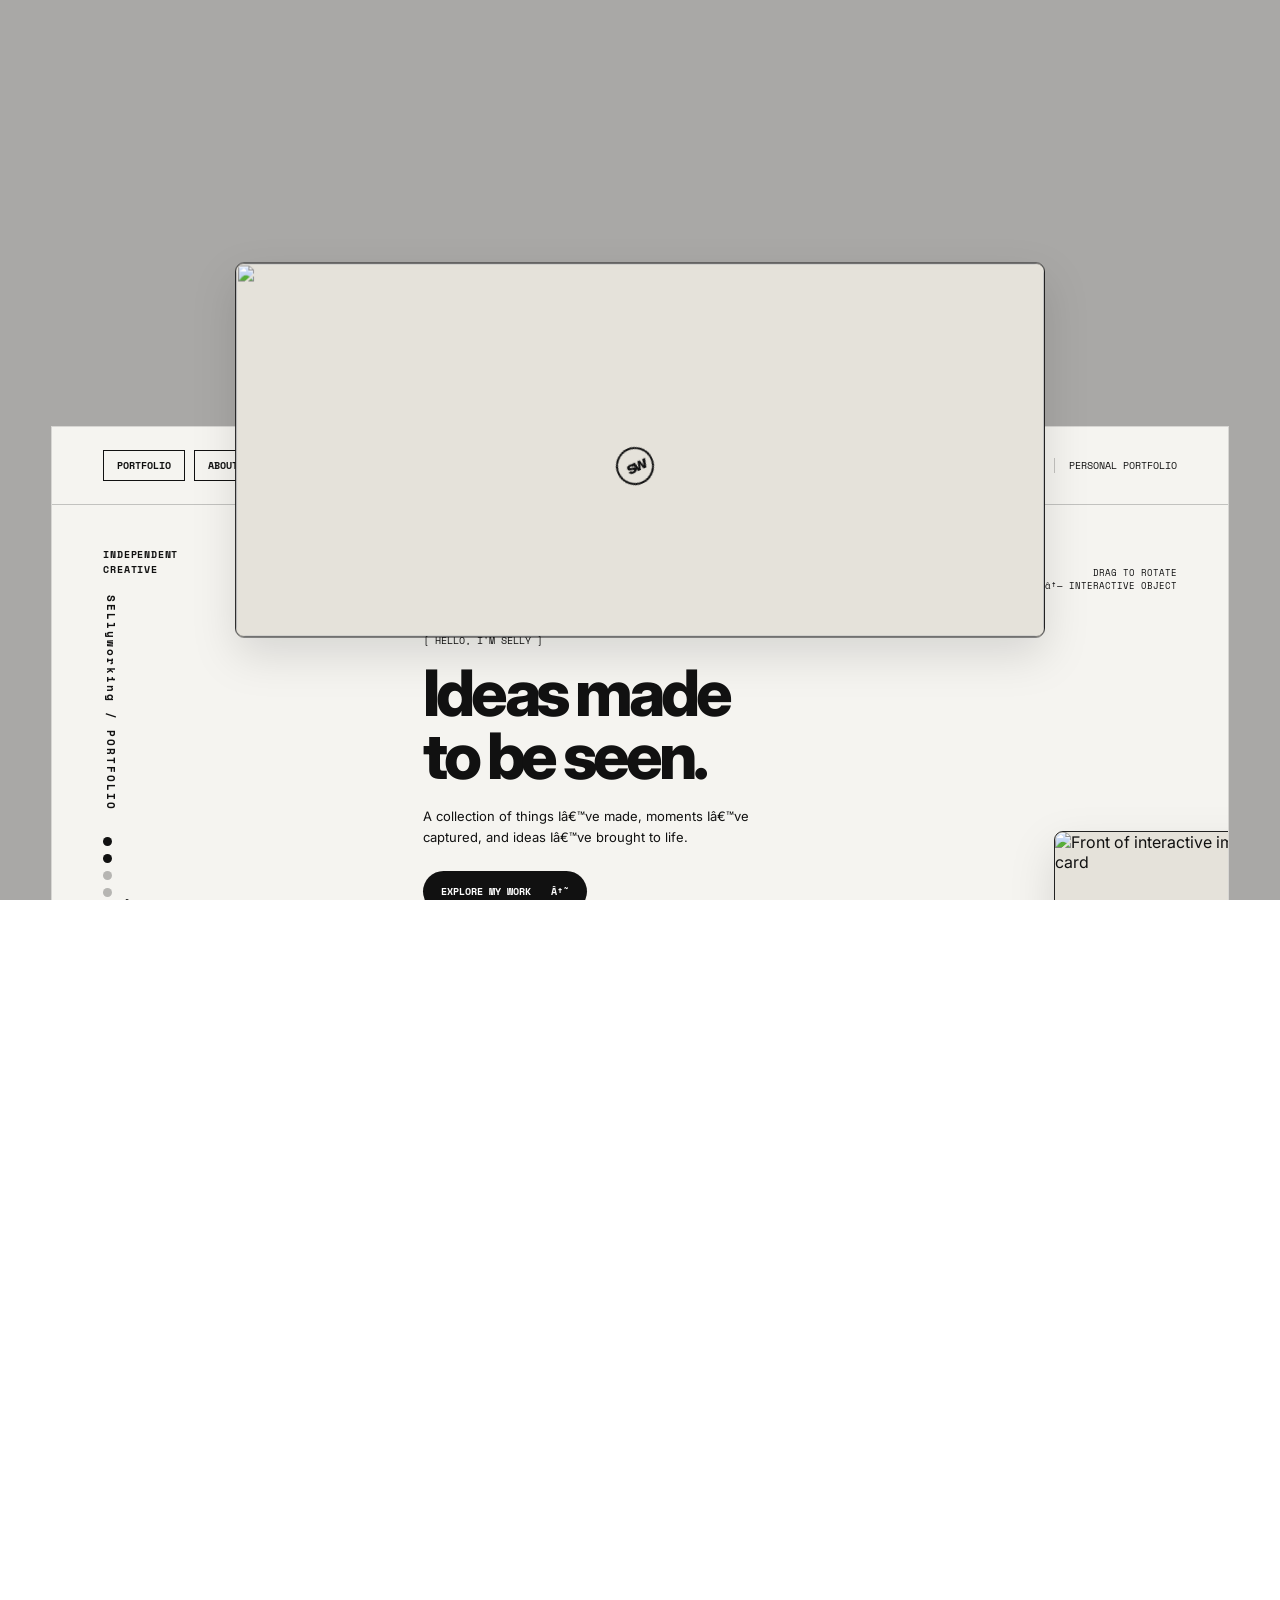
==== index.html @ 42c552cb "Update index.html" ====
<!DOCTYPE html>
<html lang="en">
<head>
<meta charset="UTF-8">
<meta name="viewport" content="width=device-width, initial-scale=1.0">

<title>sellyworking</title>

<style>
* {
  margin: 0;
  padding: 0;
  box-sizing: border-box;
}

html, body {
  width: 100%;
  height: 100%;
  overflow: hidden;
  background: white;
}

body {
  touch-action: none;
  user-select: none;
  -webkit-user-select: none;
}

.card {
  position: absolute;
  left: 50%;
  top: 50%;
  transform-style: preserve-3d;
  transform-origin: center;
  cursor: grab;
  will-change: transform;
}

.card:active {
  cursor: grabbing;
}


.face {
  position: absolute;
  inset: 0;
  border: 2px solid #222;
  border-radius: 12px;
  overflow: hidden;
  backface-visibility: hidden;
  -webkit-backface-visibility: hidden;
}

.face img {
  display: block;
  width: 100%;
  height: 100%;
  object-fit: fill;
  border-radius: 10px;
  pointer-events: none;
  -webkit-user-drag: none;
}

.back {
  transform: rotateY(180deg);
}
</style>
</head>

<body>

<div class="card" id="card">
  <div class="face">
    <img id="front" src="front.png" alt="">
  </div>

  <div class="face back">
    <img id="back" src="back.png" alt="">
  </div>
</div>

<script>
const card = document.getElementById("card");
const front = document.getElementById("front");
const back = document.getElementById("back");

let rotationX = 0;
let rotationY = 0;
let dragging = false;
let lastX = 0;
let lastY = 0;

function sizeCard() {
  const width = front.naturalWidth || 900;
  const height = front.naturalHeight || 500;

  // Smaller card with its original proportions preserved
  const scale = Math.min(
    0.75,
    window.innerWidth * 0.75 / width,
    window.innerHeight * 0.75 / height
  );

  card.style.width = `${width * scale * 1.2}px`;
card.style.height = `${height * scale}px`;

  updateCard();
}

function updateCard() {
  card.style.transform =
    `translate(-50%, -50%) rotateX(${rotationX}deg) rotateY(${rotationY}deg)`;
}

front.addEventListener("load", sizeCard);
back.addEventListener("load", sizeCard);
window.addEventListener("resize", sizeCard);

if (front.complete && front.naturalWidth) {
  sizeCard();
}

card.addEventListener("pointerdown", (e) => {
  dragging = true;
  lastX = e.clientX;
  lastY = e.clientY;

  card.setPointerCapture(e.pointerId);
});

card.addEventListener("pointermove", (e) => {
  if (!dragging) return;

  const dx = e.clientX - lastX;
  const dy = e.clientY - lastY;

  // Rotate without moving the card's position
  rotationY += dx * 0.6;
  rotationX -= dy * 0.6;

  lastX = e.clientX;
  lastY = e.clientY;

  updateCard();
});

function stopDragging() {
  dragging = false;
}

card.addEventListener("pointerup", stopDragging);
card.addEventListener("pointercancel", stopDragging);
</script>

  <!DOCTYPE html>
<html lang="en">
<head>
  <meta charset="UTF-8">
  <meta name="viewport" content="width=device-width, initial-scale=1.0">
  <meta name="theme-color" content="#f5f4f0">
  <title>sellyworking â€” Portfolio</title>
  <style>
    @import url('https://fonts.googleapis.com/css2?family=Space+Mono:wght@400;700&family=Inter:wght@400;500;600;700;800&display=swap');

    :root {
      --paper: #f5f4f0;
      --ink: #111;
      --muted: #77756f;
      --line: rgba(17,17,17,.22);
      --gutter: clamp(18px, 4vw, 58px);
    }
    * { box-sizing: border-box; margin: 0; padding: 0; }
    html { scroll-behavior: smooth; }
    body {
      background: #a9a8a6;
      color: var(--ink);
      font-family: Inter, Arial, sans-serif;
      padding: clamp(12px, 4vw, 52px);
    }
    a { color: inherit; text-decoration: none; }
    button { font: inherit; }
    .site-shell {
      width: min(1440px, 100%);
      margin: 0 auto;
      background: var(--paper);
      overflow: hidden;
      border: 1px solid rgba(0,0,0,.12);
    }
    .topbar {
      min-height: 78px;
      padding: 18px var(--gutter);
      display: flex;
      align-items: center;
      justify-content: space-between;
      gap: 20px;
      border-bottom: 1px solid var(--line);
    }
    .nav-links { display: flex; gap: 9px; flex-wrap: wrap; }
    .nav-links a, .outline-button {
      border: 1px solid var(--ink);
      padding: 9px 13px;
      font: 700 10px/1.1 "Space Mono", monospace;
      text-transform: uppercase;
      background: transparent;
      transition: background .2s, color .2s;
    }
    .nav-links a:hover, .outline-button:hover { background: var(--ink); color: white; }
    .brand-mark {
      width: 38px; height: 38px; border: 2px solid var(--ink);
      border-radius: 50%; display: grid; place-items: center;
      font-weight: 800; font-size: 17px; letter-spacing: -3px;
      transform: rotate(-25deg);
    }
    .top-note {
      font: 10px "Space Mono", monospace;
      display: flex; align-items: center; gap: 14px;
      text-transform: uppercase;
    }
    .top-note span { border-left: 1px solid var(--line); padding-left: 14px; }
    .hero {
      min-height: 600px;
      padding: 30px var(--gutter) 38px;
      position: relative;
      display: grid;
      grid-template-columns: minmax(180px, .8fr) minmax(260px, 1.3fr) minmax(150px, .65fr);
      align-items: center;
      gap: 18px;
    }
    .hero-side { align-self: stretch; display: flex; flex-direction: column; justify-content: space-between; padding: 12px 0; z-index: 2; }
    .eyebrow { font: 700 10px "Space Mono", monospace; text-transform: uppercase; letter-spacing: .08em; }
    .vertical-label { writing-mode: vertical-rl; font: 700 11px "Space Mono", monospace; letter-spacing: .18em; margin-top: 18px; }
    .dot-stack { display: flex; flex-direction: column; gap: 8px; margin-top: 26px; }
    .dot-stack i { width: 9px; height: 9px; border-radius: 50%; background: var(--ink); }
    .dot-stack i:nth-child(n+3) { opacity: .28; }
    .hero-copy { align-self: end; padding-bottom: 12px; z-index: 2; }
    .micro-label { font: 10px "Space Mono", monospace; margin-bottom: 14px; }
    h1 {
      font-size: clamp(35px, 5vw, 76px);
      line-height: .98; letter-spacing: -.065em; font-weight: 800;
      max-width: 560px;
    }
    .hero-copy p { margin-top: 18px; max-width: 340px; font-size: 13px; line-height: 1.65; }
    .cta {
      display: inline-flex; align-items: center; gap: 20px;
      margin-top: 22px; background: var(--ink); color: white;
      padding: 13px 18px; border-radius: 30px;
      font: 700 10px "Space Mono", monospace; text-transform: uppercase;
    }
    .cta:hover { background: #444; }
    .card-stage {
      min-height: 340px; position: relative; display: grid; place-items: center;
      perspective: 1100px; touch-action: pan-y;
    }
    .card-hint { position: absolute; top: 2%; right: 0; font: 9px "Space Mono", monospace; text-align: right; }
    .card {
      position: relative; width: min(100%, 300px); aspect-ratio: 1.8 / 1;
      transform-style: preserve-3d; cursor: grab; will-change: transform;
      filter: drop-shadow(0 18px 22px rgba(0,0,0,.12));
    }
    .card:active { cursor: grabbing; }
    .face {
      position: absolute; inset: 0; overflow: hidden;
      border: 1.5px solid #222; border-radius: 9px;
      backface-visibility: hidden; -webkit-backface-visibility: hidden;
      background: #e5e2da;
    }
    .face img { width: 100%; height: 100%; display: block; object-fit: cover; pointer-events: none; user-select: none; }
    .back { transform: rotateY(180deg); }
    .card-caption {
      position: absolute; left: 0; bottom: -31px; width: 100%;
      display: flex; justify-content: space-between; font: 9px "Space Mono", monospace;
    }
    .hero-right { align-self: stretch; padding: 24px 0 12px; display: flex; flex-direction: column; justify-content: space-between; gap: 25px; }
    .side-copy { font-size: 11px; line-height: 1.5; max-width: 170px; }
    .size-list { display: flex; flex-direction: column; gap: 7px; align-items: flex-end; font: 10px "Space Mono", monospace; }
    .size-list span { border: 1px solid var(--line); width: 28px; height: 28px; border-radius: 50%; display: grid; place-items: center; }
    .hero-foot { border-top: 1px solid var(--line); padding: 12px var(--gutter); display: flex; justify-content: space-between; gap: 16px; font: 9px "Space Mono", monospace; text-transform: uppercase; }
    .section { padding: 62px var(--gutter) 70px; border-top: 1px solid var(--line); }
    .section-heading {
      display: flex; justify-content: space-between; align-items: end; gap: 20px;
      margin-bottom: 27px;
    }
    .section-heading h2 { font-size: clamp(28px, 4vw, 48px); letter-spacing: -.055em; line-height: 1; }
    .section-heading p { max-width: 260px; font: 10px/1.6 "Space Mono", monospace; color: var(--muted); }
    .portfolio-grid {
      display: grid; grid-template-columns: repeat(3, minmax(0, 1fr)); gap: 14px;
    }
    .work-card { min-width: 0; }
    .work-image {
      aspect-ratio: 4 / 3; background: #e4e1da; overflow: hidden;
      border: 1px solid var(--line); position: relative;
    }
    .work-image img { width: 100%; height: 100%; object-fit: cover; display: block; transition: transform .45s ease; }
    .work-card:hover .work-image img { transform: scale(1.04); }
    .work-index {
      position: absolute; top: 10px; left: 10px; z-index: 1;
      background: var(--paper); border: 1px solid var(--line);
      padding: 6px 8px; font: 9px "Space Mono", monospace;
    }
    .work-meta { display: flex; justify-content: space-between; gap: 12px; padding: 12px 1px 0; }
    .work-meta h3 { font-size: 14px; font-weight: 700; }
    .work-meta p { margin-top: 5px; font: 9px "Space Mono", monospace; color: var(--muted); }
    .work-arrow { font-size: 19px; }
    .about-row { display: grid; grid-template-columns: 1fr 1fr; gap: 30px; align-items: start; }
    .about-row h2 { font-size: clamp(27px, 4vw, 44px); line-height: 1.02; letter-spacing: -.05em; max-width: 460px; }
    .about-row p { font-size: 13px; line-height: 1.8; max-width: 500px; }
    .contact-strip { background: var(--ink); color: var(--paper); padding: 27px var(--gutter); display: flex; justify-content: space-between; align-items: center; gap: 20px; }
    .contact-strip h2 { font-size: clamp(22px, 3vw, 36px); letter-spacing: -.05em; }
    .contact-strip a { border: 1px solid rgba(255,255,255,.65); border-radius: 30px; padding: 12px 17px; font: 10px "Space Mono", monospace; white-space: nowrap; }
    footer { padding: 16px var(--gutter); display: flex; justify-content: space-between; gap: 15px; font: 9px "Space Mono", monospace; text-transform: uppercase; }
    @media (min-width: 1100px) {
      .card { width: min(100%, 330px); }
      .hero { min-height: 650px; }
    }
    @media (max-width: 760px) {
      body { padding: 0; }
      .topbar { align-items: flex-start; }
      .brand-mark { display: none; }
      .top-note { flex-direction: column; align-items: flex-end; gap: 5px; }
      .top-note span { border: 0; padding: 0; }
      .hero { grid-template-columns: 42px minmax(0, 1fr); min-height: auto; gap: 12px; padding-top: 20px; }
      .hero-side { grid-row: 1 / span 2; }
      .hero-copy { grid-column: 2; grid-row: 1; align-self: end; padding: 20px 0 0; }
      .card-stage { grid-column: 2; grid-row: 2; min-height: 270px; margin: 0 0 15px; }
      .card { width: min(80%, 280px); }
      .hero-right { display: none; }
      .hero-foot span:last-child { text-align: right; }
      .section { padding-top: 45px; padding-bottom: 48px; }
      .portfolio-grid { grid-template-columns: repeat(2, minmax(0, 1fr)); gap: 20px 11px; }
      .section-heading { align-items: flex-start; flex-direction: column; }
      .about-row { grid-template-columns: 1fr; gap: 18px; }
    }
    @media (max-width: 430px) {
      .topbar { padding: 14px; }
      .nav-links { gap: 5px; }
      .nav-links a { padding: 8px; font-size: 9px; }
      .top-note { font-size: 8px; }
      .hero { padding-left: 16px; padding-right: 16px; }
      .portfolio-grid { grid-template-columns: 1fr; }
      .work-image { aspect-ratio: 5 / 3; }
      footer { flex-direction: column; }
    }
  </style>
</head>
<body>
  <main class="site-shell">
    <header class="topbar">
      <nav class="nav-links" aria-label="Main navigation">
        <a href="#portfolio">Portfolio</a>
        <a href="#about">About me</a>
        <a href="#contact">Contact</a>
      </nav>
      <a class="brand-mark" href="#home" aria-label="Back to top">sw</a>
      <div class="top-note"><strong>SELECTED WORK / 2026</strong><span>Personal portfolio</span></div>
    </header>

    <section class="hero" id="home">
      <aside class="hero-side" aria-hidden="true">
        <div>
          <div class="eyebrow">Independent<br>creative</div>
          <div class="vertical-label">SELlyworking / PORTFOLIO</div>
          <div class="dot-stack"><i></i><i></i><i></i><i></i></div>
        </div>
        <div class="eyebrow">01 â€” 04</div>
      </aside>

      <div class="hero-copy">
        <div class="micro-label">[ HELLO, I'M SELLY ]</div>
        <h1>Ideas made<br>to be seen.</h1>
        <p>A collection of things Iâ€™ve made, moments Iâ€™ve captured, and ideas Iâ€™ve brought to life.</p>
        <a class="cta" href="#portfolio">Explore my work <span>â†˜</span></a>
      </div>

      <div class="card-stage">
        <div class="card-hint">DRAG TO ROTATE<br>â†— INTERACTIVE OBJECT</div>
        <div class="card" id="card" aria-label="Interactive rotating image card">
          <div class="face"><img id="front" src="front.png" alt="Front of interactive image card"></div>
          <div class="face back"><img id="back" src="back.png" alt="Back of interactive image card"></div>
          <div class="card-caption"><span>OBJECT 001</span><span>ROTATE / EXPLORE</span></div>
        </div>
      </div>

      <aside class="hero-right">
        <p class="side-copy"><strong>Curiosity first.</strong><br>Personal projects, visual experiments, and creative work â€” collected in one place.</p>
        <div class="size-list" aria-label="Portfolio categories"><span>01</span><span>02</span><span>03</span><span>04</span></div>
        <p class="side-copy">A little archive of what I love making.</p>
      </aside>
    </section>

    <div class="hero-foot"><span>VISUAL JOURNAL / SELECTED PIECES</span><span>SCROLL TO DISCOVER â†“</span></div>

    <section class="section" id="portfolio">
      <div class="section-heading">
        <div><div class="micro-label">[ THE COLLECTION ]</div><h2>Selected work.</h2></div>
        <p>Replace these sample images and captions with your own projects, photos, designs, or artwork.</p>
      </div>
      <div class="portfolio-grid">
        <!-- To add work: duplicate a .work-card block and update its image, title, and category. -->
        <article class="work-card">
          <a href="#" class="work-link" aria-label="Project one">
            <div class="work-image"><span class="work-index">NO. 01</span><img src="portfolio-1.jpg" alt="Project one preview" loading="lazy"></div>
            <div class="work-meta"><div><h3>Project title</h3><p>PHOTOGRAPHY / 2026</p></div><span class="work-arrow">â†—</span></div>
          </a>
        </article>
        <article class="work-card">
          <a href="#" class="work-link" aria-label="Project two">
            <div class="work-image"><span class="work-index">NO. 02</span><img src="portfolio-2.jpg" alt="Project two preview" loading="lazy"></div>
            <div class="work-meta"><div><h3>Project title</h3><p>DESIGN / 2026</p></div><span class="work-arrow">â†—</span></div>
          </a>
        </article>
        <article class="work-card">
          <a href="#" class="work-link" aria-label="Project three">
            <div class="work-image"><span class="work-index">NO. 03</span><img src="portfolio-3.jpg" alt="Project three preview" loading="lazy"></div>
            <div class="work-meta"><div><h3>Project title</h3><p>CREATIVE / 2026</p></div><span class="work-arrow">â†—</span></div>
          </a>
        </article>
        <article class="work-card">
          <a href="#" class="work-link" aria-label="Project four">
            <div class="work-image"><span class="work-index">NO. 04</span><img src="portfolio-4.jpg" alt="Project four preview" loading="lazy"></div>
            <div class="work-meta"><div><h3>Project title</h3><p>ART DIRECTION / 2026</p></div><span class="work-arrow">â†—</span></div>
          </a>
        </article>
        <article class="work-card">
          <a href="#" class="work-link" aria-label="Project five">
            <div class="work-image"><span class="work-index">NO. 05</span><img src="portfolio-5.jpg" alt="Project five preview" loading="lazy"></div>
            <div class="work-meta"><div><h3>Project title</h3><p>PERSONAL / 2026</p></div><span class="work-arrow">â†—</span></div>
          </a>
        </article>
        <article class="work-card">
          <a href="#" class="work-link" aria-label="Project six">
            <div class="work-image"><span class="work-index">NO. 06</span><img src="portfolio-6.jpg" alt="Project six preview" loading="lazy"></div>
            <div class="work-meta"><div><h3>Project title</h3><p>EXPERIMENT / 2026</p></div><span class="work-arrow">â†—</span></div>
          </a>
        </article>
      </div>
    </section>

    <section class="section" id="about">
      <div class="about-row">
        <div><div class="micro-label">[ A LITTLE ABOUT ME ]</div><h2>Making things with intention.</h2></div>
        <p>Hi, Iâ€™m Selly. This is my space to share the projects, images, and ideas Iâ€™m proud of. Update this paragraph with a short introduction about yourself, what you do, and the kind of work you enjoy creating.</p>
      </div>
    </section>

    <section class="contact-strip" id="contact">
      <h2>Have something in mind?</h2>
      <a href="mailto:hello@example.com">LET'S TALK â†—</a>
    </section>
    <footer><span>Â© 2026 SELLYWORKING</span><span>MADE WITH CURIOSITY</span><a href="#home">BACK TO TOP â†‘</a></footer>
  </main>

  <script>
    const card = document.getElementById("card");
    const front = document.getElementById("front");
    const back = document.getElementById("back");
    let rotationX = -4, rotationY = -12, dragging = false, lastX = 0, lastY = 0;

    function sizeCard() {
      // Compact card that scales down on small screens.
      const maxWidth = window.innerWidth < 760 ? 280 : 330;
      card.style.width = `${Math.min(maxWidth, card.parentElement.clientWidth * 0.9)}px`;
      updateCard();
    }
    function updateCard() {
      card.style.transform = `rotateX(${rotationX}deg) rotateY(${rotationY}deg)`;
    }
    window.addEventListener("resize", sizeCard);
    front.addEventListener("load", sizeCard);
    back.addEventListener("load", sizeCard);
    sizeCard();

    card.addEventListener("pointerdown", (event) => {
      dragging = true; lastX = event.clientX; lastY = event.clientY;
      card.setPointerCapture(event.pointerId);
    });
    card.addEventListener("pointermove", (event) => {
      if (!dragging) return;
      rotationY += (event.clientX - lastX) * 0.6;
      rotationX -= (event.clientY - lastY) * 0.6;
      lastX = event.clientX; lastY = event.clientY;
      updateCard();
    });
    function stopDragging() { dragging = false; }
    card.addEventListener("pointerup", stopDragging);
    card.addEventListener("pointercancel", stopDragging);

    // Prevent placeholder links from jumping to the top until you add real project URLs.
    document.querySelectorAll(".work-link").forEach(link => {
      link.addEventListener("click", event => {
        if (link.getAttribute("href") === "#") event.preventDefault();
      });
    });
  </script>
</body>
</html>



</body>
</html>
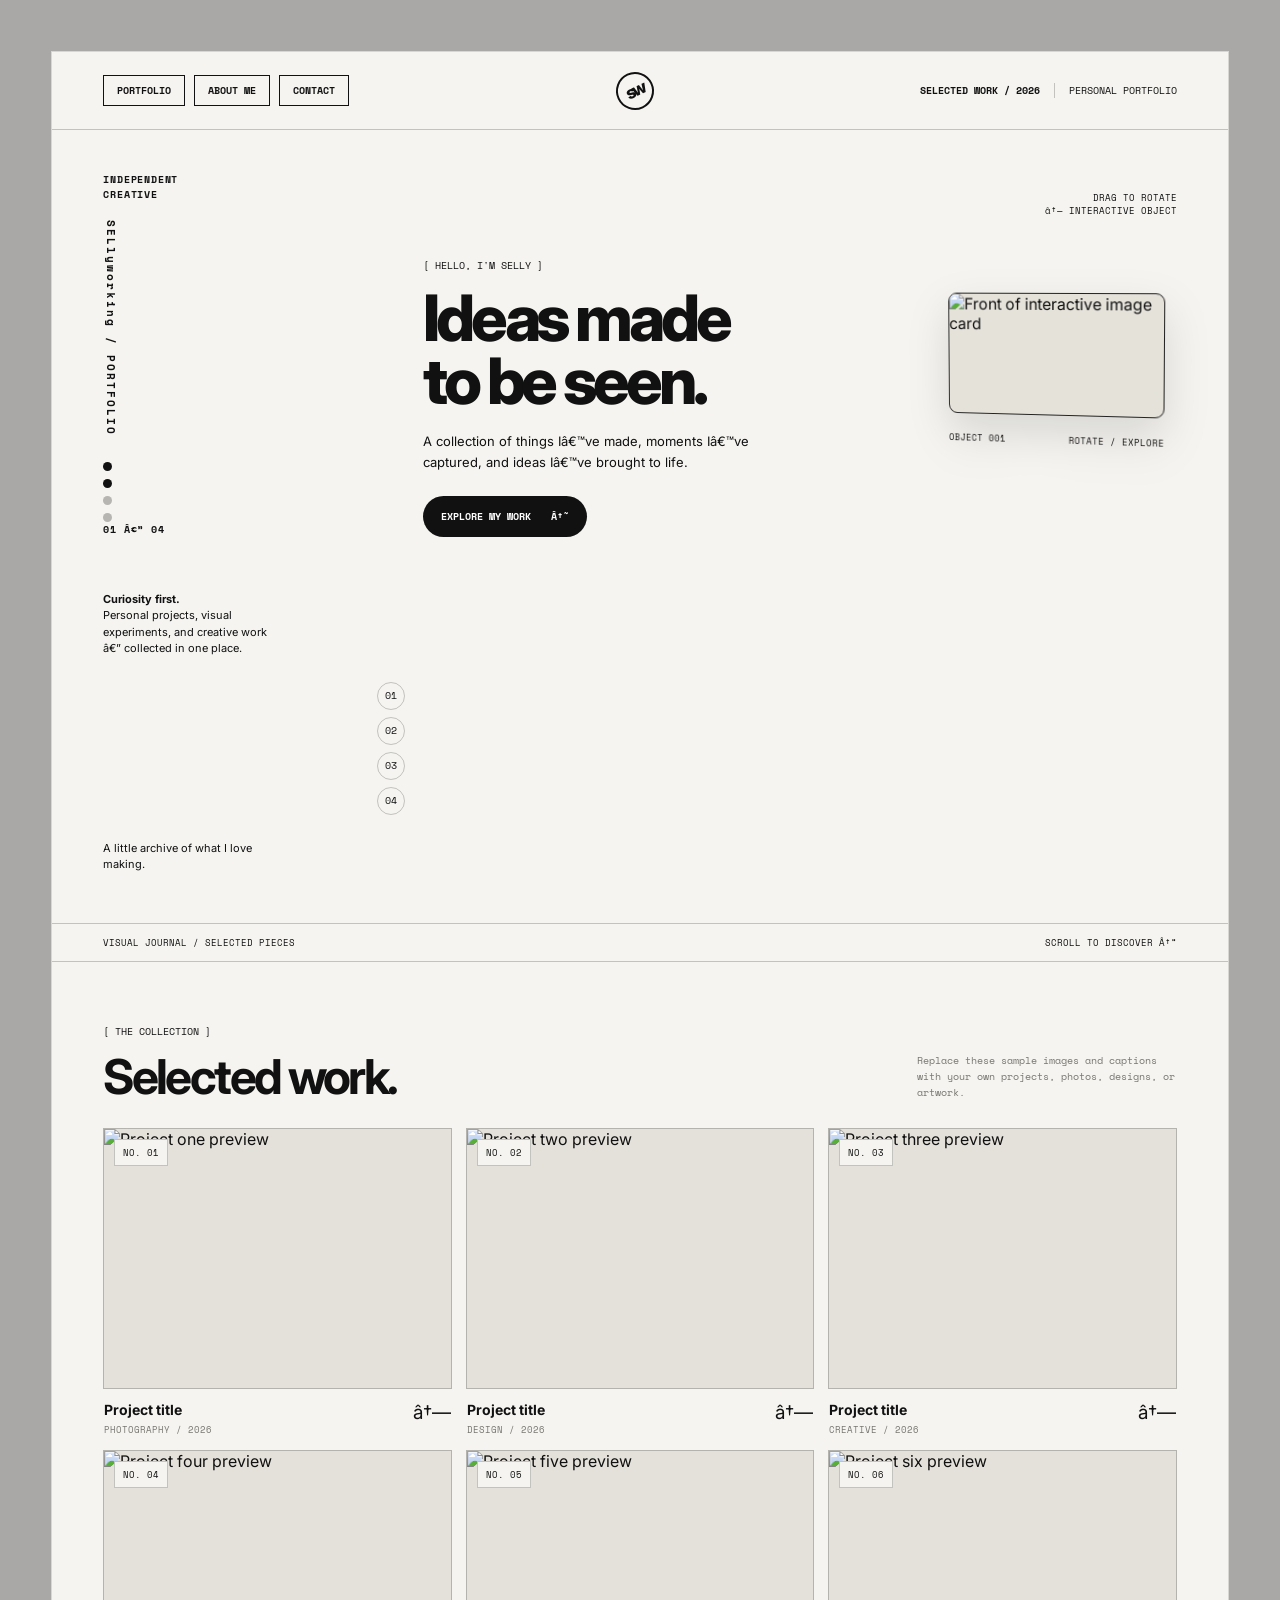
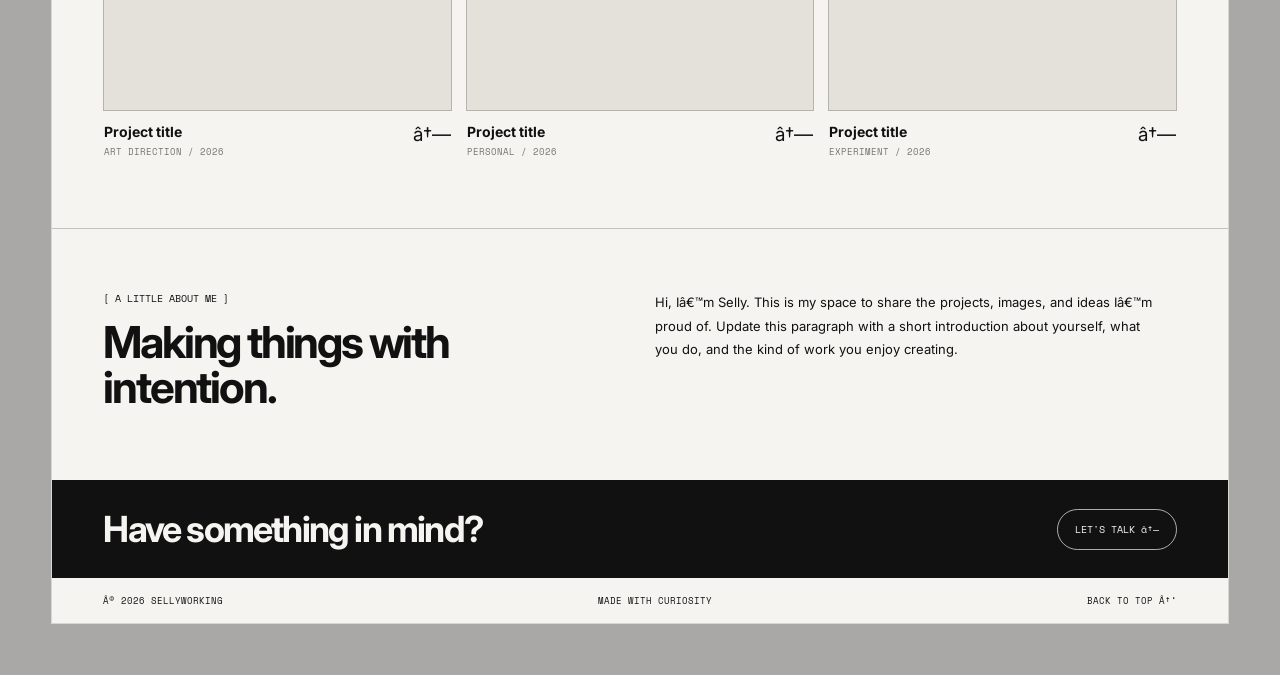
==== commit ed0b5c13: "Update index.html" ====
--- a/index.html
+++ b/index.html
@@ -1,159 +1,4 @@
-
 <!DOCTYPE html>
-<html lang="en">
-<head>
-<meta charset="UTF-8">
-<meta name="viewport" content="width=device-width, initial-scale=1.0">
-
-<title>sellyworking</title>
-
-<style>
-* {
-  margin: 0;
-  padding: 0;
-  box-sizing: border-box;
-}
-
-html, body {
-  width: 100%;
-  height: 100%;
-  overflow: hidden;
-  background: white;
-}
-
-body {
-  touch-action: none;
-  user-select: none;
-  -webkit-user-select: none;
-}
-
-.card {
-  position: absolute;
-  left: 50%;
-  top: 50%;
-  transform-style: preserve-3d;
-  transform-origin: center;
-  cursor: grab;
-  will-change: transform;
-}
-
-.card:active {
-  cursor: grabbing;
-}
-
-
-.face {
-  position: absolute;
-  inset: 0;
-  border: 2px solid #222;
-  border-radius: 12px;
-  overflow: hidden;
-  backface-visibility: hidden;
-  -webkit-backface-visibility: hidden;
-}
-
-.face img {
-  display: block;
-  width: 100%;
-  height: 100%;
-  object-fit: fill;
-  border-radius: 10px;
-  pointer-events: none;
-  -webkit-user-drag: none;
-}
-
-.back {
-  transform: rotateY(180deg);
-}
-</style>
-</head>
-
-<body>
-
-<div class="card" id="card">
-  <div class="face">
-    <img id="front" src="front.png" alt="">
-  </div>
-
-  <div class="face back">
-    <img id="back" src="back.png" alt="">
-  </div>
-</div>
-
-<script>
-const card = document.getElementById("card");
-const front = document.getElementById("front");
-const back = document.getElementById("back");
-
-let rotationX = 0;
-let rotationY = 0;
-let dragging = false;
-let lastX = 0;
-let lastY = 0;
-
-function sizeCard() {
-  const width = front.naturalWidth || 900;
-  const height = front.naturalHeight || 500;
-
-  // Smaller card with its original proportions preserved
-  const scale = Math.min(
-    0.75,
-    window.innerWidth * 0.75 / width,
-    window.innerHeight * 0.75 / height
-  );
-
-  card.style.width = `${width * scale * 1.2}px`;
-card.style.height = `${height * scale}px`;
-
-  updateCard();
-}
-
-function updateCard() {
-  card.style.transform =
-    `translate(-50%, -50%) rotateX(${rotationX}deg) rotateY(${rotationY}deg)`;
-}
-
-front.addEventListener("load", sizeCard);
-back.addEventListener("load", sizeCard);
-window.addEventListener("resize", sizeCard);
-
-if (front.complete && front.naturalWidth) {
-  sizeCard();
-}
-
-card.addEventListener("pointerdown", (e) => {
-  dragging = true;
-  lastX = e.clientX;
-  lastY = e.clientY;
-
-  card.setPointerCapture(e.pointerId);
-});
-
-card.addEventListener("pointermove", (e) => {
-  if (!dragging) return;
-
-  const dx = e.clientX - lastX;
-  const dy = e.clientY - lastY;
-
-  // Rotate without moving the card's position
-  rotationY += dx * 0.6;
-  rotationX -= dy * 0.6;
-
-  lastX = e.clientX;
-  lastY = e.clientY;
-
-  updateCard();
-});
-
-function stopDragging() {
-  dragging = false;
-}
-
-card.addEventListener("pointerup", stopDragging);
-card.addEventListener("pointercancel", stopDragging);
-</script>
-
-  <!DOCTYPE html>
 <html lang="en">
 <head>
   <meta charset="UTF-8">
@@ -495,7 +340,3 @@
 </body>
 </html>
 
-
-
-</body>
-</html>
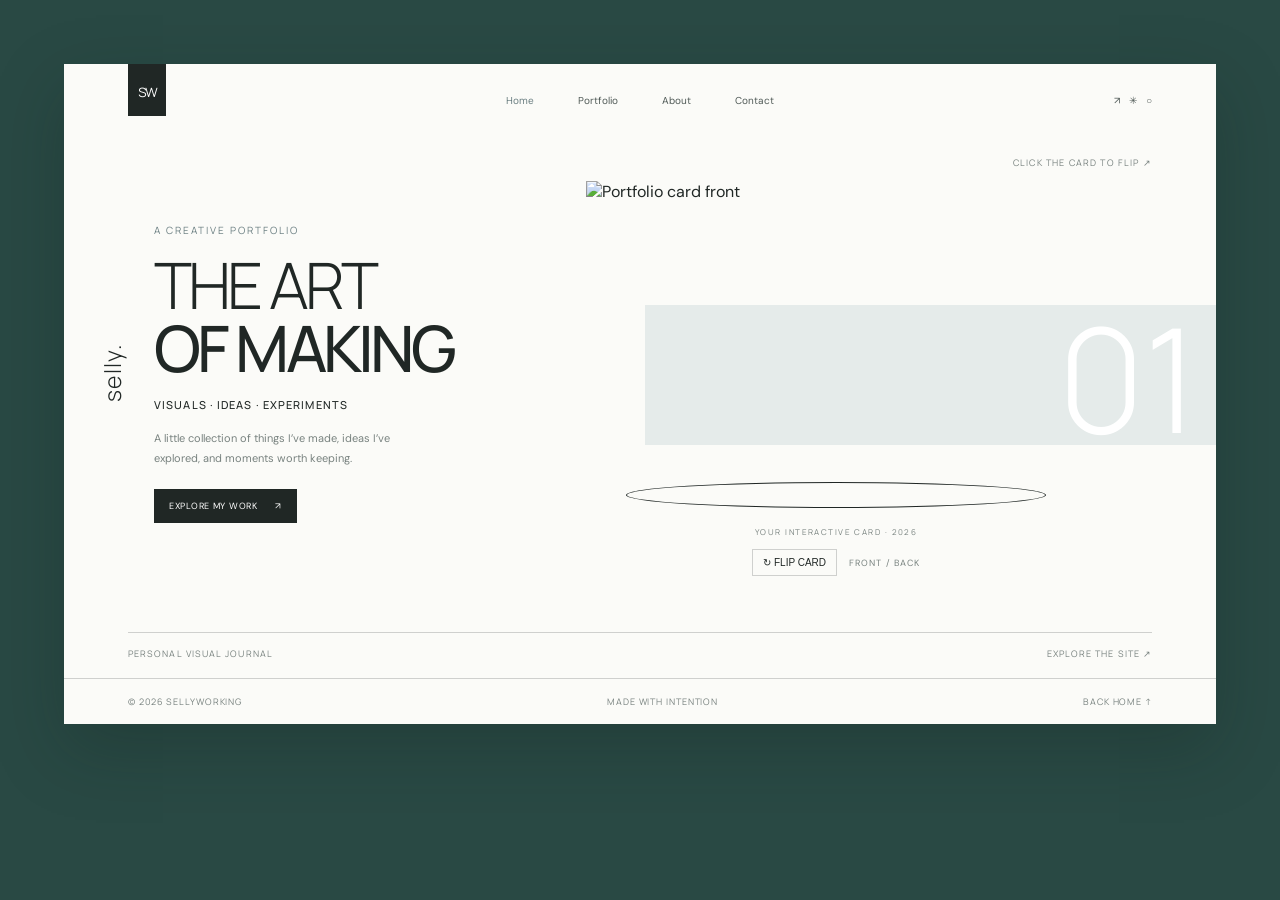
==== commit 71ef003f: "Update index.html" ====
--- a/index.html
+++ b/index.html
@@ -1,342 +1,53 @@
-<!DOCTYPE html>
-<html lang="en">
-<head>
-  <meta charset="UTF-8">
-  <meta name="viewport" content="width=device-width, initial-scale=1.0">
-  <meta name="theme-color" content="#f5f4f0">
-  <title>sellyworking â€” Portfolio</title>
-  <style>
-    @import url('https://fonts.googleapis.com/css2?family=Space+Mono:wght@400;700&family=Inter:wght@400;500;600;700;800&display=swap');
-
-    :root {
-      --paper: #f5f4f0;
-      --ink: #111;
-      --muted: #77756f;
-      --line: rgba(17,17,17,.22);
-      --gutter: clamp(18px, 4vw, 58px);
-    }
-    * { box-sizing: border-box; margin: 0; padding: 0; }
-    html { scroll-behavior: smooth; }
-    body {
-      background: #a9a8a6;
-      color: var(--ink);
-      font-family: Inter, Arial, sans-serif;
-      padding: clamp(12px, 4vw, 52px);
-    }
-    a { color: inherit; text-decoration: none; }
-    button { font: inherit; }
-    .site-shell {
-      width: min(1440px, 100%);
-      margin: 0 auto;
-      background: var(--paper);
-      overflow: hidden;
-      border: 1px solid rgba(0,0,0,.12);
-    }
-    .topbar {
-      min-height: 78px;
-      padding: 18px var(--gutter);
-      display: flex;
-      align-items: center;
-      justify-content: space-between;
-      gap: 20px;
-      border-bottom: 1px solid var(--line);
-    }
-    .nav-links { display: flex; gap: 9px; flex-wrap: wrap; }
-    .nav-links a, .outline-button {
-      border: 1px solid var(--ink);
-      padding: 9px 13px;
-      font: 700 10px/1.1 "Space Mono", monospace;
-      text-transform: uppercase;
-      background: transparent;
-      transition: background .2s, color .2s;
-    }
-    .nav-links a:hover, .outline-button:hover { background: var(--ink); color: white; }
-    .brand-mark {
-      width: 38px; height: 38px; border: 2px solid var(--ink);
-      border-radius: 50%; display: grid; place-items: center;
-      font-weight: 800; font-size: 17px; letter-spacing: -3px;
-      transform: rotate(-25deg);
-    }
-    .top-note {
-      font: 10px "Space Mono", monospace;
-      display: flex; align-items: center; gap: 14px;
-      text-transform: uppercase;
-    }
-    .top-note span { border-left: 1px solid var(--line); padding-left: 14px; }
-    .hero {
-      min-height: 600px;
-      padding: 30px var(--gutter) 38px;
-      position: relative;
-      display: grid;
-      grid-template-columns: minmax(180px, .8fr) minmax(260px, 1.3fr) minmax(150px, .65fr);
-      align-items: center;
-      gap: 18px;
-    }
-    .hero-side { align-self: stretch; display: flex; flex-direction: column; justify-content: space-between; padding: 12px 0; z-index: 2; }
-    .eyebrow { font: 700 10px "Space Mono", monospace; text-transform: uppercase; letter-spacing: .08em; }
-    .vertical-label { writing-mode: vertical-rl; font: 700 11px "Space Mono", monospace; letter-spacing: .18em; margin-top: 18px; }
-    .dot-stack { display: flex; flex-direction: column; gap: 8px; margin-top: 26px; }
-    .dot-stack i { width: 9px; height: 9px; border-radius: 50%; background: var(--ink); }
-    .dot-stack i:nth-child(n+3) { opacity: .28; }
-    .hero-copy { align-self: end; padding-bottom: 12px; z-index: 2; }
-    .micro-label { font: 10px "Space Mono", monospace; margin-bottom: 14px; }
-    h1 {
-      font-size: clamp(35px, 5vw, 76px);
-      line-height: .98; letter-spacing: -.065em; font-weight: 800;
-      max-width: 560px;
-    }
-    .hero-copy p { margin-top: 18px; max-width: 340px; font-size: 13px; line-height: 1.65; }
-    .cta {
-      display: inline-flex; align-items: center; gap: 20px;
-      margin-top: 22px; background: var(--ink); color: white;
-      padding: 13px 18px; border-radius: 30px;
-      font: 700 10px "Space Mono", monospace; text-transform: uppercase;
-    }
-    .cta:hover { background: #444; }
-    .card-stage {
-      min-height: 340px; position: relative; display: grid; place-items: center;
-      perspective: 1100px; touch-action: pan-y;
-    }
-    .card-hint { position: absolute; top: 2%; right: 0; font: 9px "Space Mono", monospace; text-align: right; }
-    .card {
-      position: relative; width: min(100%, 300px); aspect-ratio: 1.8 / 1;
-      transform-style: preserve-3d; cursor: grab; will-change: transform;
-      filter: drop-shadow(0 18px 22px rgba(0,0,0,.12));
-    }
-    .card:active { cursor: grabbing; }
-    .face {
-      position: absolute; inset: 0; overflow: hidden;
-      border: 1.5px solid #222; border-radius: 9px;
-      backface-visibility: hidden; -webkit-backface-visibility: hidden;
-      background: #e5e2da;
-    }
-    .face img { width: 100%; height: 100%; display: block; object-fit: cover; pointer-events: none; user-select: none; }
-    .back { transform: rotateY(180deg); }
-    .card-caption {
-      position: absolute; left: 0; bottom: -31px; width: 100%;
-      display: flex; justify-content: space-between; font: 9px "Space Mono", monospace;
-    }
-    .hero-right { align-self: stretch; padding: 24px 0 12px; display: flex; flex-direction: column; justify-content: space-between; gap: 25px; }
-    .side-copy { font-size: 11px; line-height: 1.5; max-width: 170px; }
-    .size-list { display: flex; flex-direction: column; gap: 7px; align-items: flex-end; font: 10px "Space Mono", monospace; }
-    .size-list span { border: 1px solid var(--line); width: 28px; height: 28px; border-radius: 50%; display: grid; place-items: center; }
-    .hero-foot { border-top: 1px solid var(--line); padding: 12px var(--gutter); display: flex; justify-content: space-between; gap: 16px; font: 9px "Space Mono", monospace; text-transform: uppercase; }
-    .section { padding: 62px var(--gutter) 70px; border-top: 1px solid var(--line); }
-    .section-heading {
-      display: flex; justify-content: space-between; align-items: end; gap: 20px;
-      margin-bottom: 27px;
-    }
-    .section-heading h2 { font-size: clamp(28px, 4vw, 48px); letter-spacing: -.055em; line-height: 1; }
-    .section-heading p { max-width: 260px; font: 10px/1.6 "Space Mono", monospace; color: var(--muted); }
-    .portfolio-grid {
-      display: grid; grid-template-columns: repeat(3, minmax(0, 1fr)); gap: 14px;
-    }
-    .work-card { min-width: 0; }
-    .work-image {
-      aspect-ratio: 4 / 3; background: #e4e1da; overflow: hidden;
-      border: 1px solid var(--line); position: relative;
-    }
-    .work-image img { width: 100%; height: 100%; object-fit: cover; display: block; transition: transform .45s ease; }
-    .work-card:hover .work-image img { transform: scale(1.04); }
-    .work-index {
-      position: absolute; top: 10px; left: 10px; z-index: 1;
-      background: var(--paper); border: 1px solid var(--line);
-      padding: 6px 8px; font: 9px "Space Mono", monospace;
-    }
-    .work-meta { display: flex; justify-content: space-between; gap: 12px; padding: 12px 1px 0; }
-    .work-meta h3 { font-size: 14px; font-weight: 700; }
-    .work-meta p { margin-top: 5px; font: 9px "Space Mono", monospace; color: var(--muted); }
-    .work-arrow { font-size: 19px; }
-    .about-row { display: grid; grid-template-columns: 1fr 1fr; gap: 30px; align-items: start; }
-    .about-row h2 { font-size: clamp(27px, 4vw, 44px); line-height: 1.02; letter-spacing: -.05em; max-width: 460px; }
-    .about-row p { font-size: 13px; line-height: 1.8; max-width: 500px; }
-    .contact-strip { background: var(--ink); color: var(--paper); padding: 27px var(--gutter); display: flex; justify-content: space-between; align-items: center; gap: 20px; }
-    .contact-strip h2 { font-size: clamp(22px, 3vw, 36px); letter-spacing: -.05em; }
-    .contact-strip a { border: 1px solid rgba(255,255,255,.65); border-radius: 30px; padding: 12px 17px; font: 10px "Space Mono", monospace; white-space: nowrap; }
-    footer { padding: 16px var(--gutter); display: flex; justify-content: space-between; gap: 15px; font: 9px "Space Mono", monospace; text-transform: uppercase; }
-    @media (min-width: 1100px) {
-      .card { width: min(100%, 330px); }
-      .hero { min-height: 650px; }
-    }
-    @media (max-width: 760px) {
-      body { padding: 0; }
-      .topbar { align-items: flex-start; }
-      .brand-mark { display: none; }
-      .top-note { flex-direction: column; align-items: flex-end; gap: 5px; }
-      .top-note span { border: 0; padding: 0; }
-      .hero { grid-template-columns: 42px minmax(0, 1fr); min-height: auto; gap: 12px; padding-top: 20px; }
-      .hero-side { grid-row: 1 / span 2; }
-      .hero-copy { grid-column: 2; grid-row: 1; align-self: end; padding: 20px 0 0; }
-      .card-stage { grid-column: 2; grid-row: 2; min-height: 270px; margin: 0 0 15px; }
-      .card { width: min(80%, 280px); }
-      .hero-right { display: none; }
-      .hero-foot span:last-child { text-align: right; }
-      .section { padding-top: 45px; padding-bottom: 48px; }
-      .portfolio-grid { grid-template-columns: repeat(2, minmax(0, 1fr)); gap: 20px 11px; }
-      .section-heading { align-items: flex-start; flex-direction: column; }
-      .about-row { grid-template-columns: 1fr; gap: 18px; }
-    }
-    @media (max-width: 430px) {
-      .topbar { padding: 14px; }
-      .nav-links { gap: 5px; }
-      .nav-links a { padding: 8px; font-size: 9px; }
-      .top-note { font-size: 8px; }
-      .hero { padding-left: 16px; padding-right: 16px; }
-      .portfolio-grid { grid-template-columns: 1fr; }
-      .work-image { aspect-ratio: 5 / 3; }
-      footer { flex-direction: column; }
-    }
-  </style>
-</head>
-<body>
-  <main class="site-shell">
-    <header class="topbar">
-      <nav class="nav-links" aria-label="Main navigation">
-        <a href="#portfolio">Portfolio</a>
-        <a href="#about">About me</a>
-        <a href="#contact">Contact</a>
-      </nav>
-      <a class="brand-mark" href="#home" aria-label="Back to top">sw</a>
-      <div class="top-note"><strong>SELECTED WORK / 2026</strong><span>Personal portfolio</span></div>
-    </header>
-
-    <section class="hero" id="home">
-      <aside class="hero-side" aria-hidden="true">
-        <div>
-          <div class="eyebrow">Independent<br>creative</div>
-          <div class="vertical-label">SELlyworking / PORTFOLIO</div>
-          <div class="dot-stack"><i></i><i></i><i></i><i></i></div>
-        </div>
-        <div class="eyebrow">01 â€” 04</div>
-      </aside>
-
-      <div class="hero-copy">
-        <div class="micro-label">[ HELLO, I'M SELLY ]</div>
-        <h1>Ideas made<br>to be seen.</h1>
-        <p>A collection of things Iâ€™ve made, moments Iâ€™ve captured, and ideas Iâ€™ve brought to life.</p>
-        <a class="cta" href="#portfolio">Explore my work <span>â†˜</span></a>
-      </div>
-
-      <div class="card-stage">
-        <div class="card-hint">DRAG TO ROTATE<br>â†— INTERACTIVE OBJECT</div>
-        <div class="card" id="card" aria-label="Interactive rotating image card">
-          <div class="face"><img id="front" src="front.png" alt="Front of interactive image card"></div>
-          <div class="face back"><img id="back" src="back.png" alt="Back of interactive image card"></div>
-          <div class="card-caption"><span>OBJECT 001</span><span>ROTATE / EXPLORE</span></div>
-        </div>
-      </div>
-
-      <aside class="hero-right">
-        <p class="side-copy"><strong>Curiosity first.</strong><br>Personal projects, visual experiments, and creative work â€” collected in one place.</p>
-        <div class="size-list" aria-label="Portfolio categories"><span>01</span><span>02</span><span>03</span><span>04</span></div>
-        <p class="side-copy">A little archive of what I love making.</p>
-      </aside>
-    </section>
-
-    <div class="hero-foot"><span>VISUAL JOURNAL / SELECTED PIECES</span><span>SCROLL TO DISCOVER â†“</span></div>
-
-    <section class="section" id="portfolio">
-      <div class="section-heading">
-        <div><div class="micro-label">[ THE COLLECTION ]</div><h2>Selected work.</h2></div>
-        <p>Replace these sample images and captions with your own projects, photos, designs, or artwork.</p>
-      </div>
-      <div class="portfolio-grid">
-        <!-- To add work: duplicate a .work-card block and update its image, title, and category. -->
-        <article class="work-card">
-          <a href="#" class="work-link" aria-label="Project one">
-            <div class="work-image"><span class="work-index">NO. 01</span><img src="portfolio-1.jpg" alt="Project one preview" loading="lazy"></div>
-            <div class="work-meta"><div><h3>Project title</h3><p>PHOTOGRAPHY / 2026</p></div><span class="work-arrow">â†—</span></div>
-          </a>
-        </article>
-        <article class="work-card">
-          <a href="#" class="work-link" aria-label="Project two">
-            <div class="work-image"><span class="work-index">NO. 02</span><img src="portfolio-2.jpg" alt="Project two preview" loading="lazy"></div>
-            <div class="work-meta"><div><h3>Project title</h3><p>DESIGN / 2026</p></div><span class="work-arrow">â†—</span></div>
-          </a>
-        </article>
-        <article class="work-card">
-          <a href="#" class="work-link" aria-label="Project three">
-            <div class="work-image"><span class="work-index">NO. 03</span><img src="portfolio-3.jpg" alt="Project three preview" loading="lazy"></div>
-            <div class="work-meta"><div><h3>Project title</h3><p>CREATIVE / 2026</p></div><span class="work-arrow">â†—</span></div>
-          </a>
-        </article>
-        <article class="work-card">
-          <a href="#" class="work-link" aria-label="Project four">
-            <div class="work-image"><span class="work-index">NO. 04</span><img src="portfolio-4.jpg" alt="Project four preview" loading="lazy"></div>
-            <div class="work-meta"><div><h3>Project title</h3><p>ART DIRECTION / 2026</p></div><span class="work-arrow">â†—</span></div>
-          </a>
-        </article>
-        <article class="work-card">
-          <a href="#" class="work-link" aria-label="Project five">
-            <div class="work-image"><span class="work-index">NO. 05</span><img src="portfolio-5.jpg" alt="Project five preview" loading="lazy"></div>
-            <div class="work-meta"><div><h3>Project title</h3><p>PERSONAL / 2026</p></div><span class="work-arrow">â†—</span></div>
-          </a>
-        </article>
-        <article class="work-card">
-          <a href="#" class="work-link" aria-label="Project six">
-            <div class="work-image"><span class="work-index">NO. 06</span><img src="portfolio-6.jpg" alt="Project six preview" loading="lazy"></div>
-            <div class="work-meta"><div><h3>Project title</h3><p>EXPERIMENT / 2026</p></div><span class="work-arrow">â†—</span></div>
-          </a>
-        </article>
-      </div>
-    </section>
-
-    <section class="section" id="about">
-      <div class="about-row">
-        <div><div class="micro-label">[ A LITTLE ABOUT ME ]</div><h2>Making things with intention.</h2></div>
-        <p>Hi, Iâ€™m Selly. This is my space to share the projects, images, and ideas Iâ€™m proud of. Update this paragraph with a short introduction about yourself, what you do, and the kind of work you enjoy creating.</p>
-      </div>
-    </section>
-
-    <section class="contact-strip" id="contact">
-      <h2>Have something in mind?</h2>
-      <a href="mailto:hello@example.com">LET'S TALK â†—</a>
-    </section>
-    <footer><span>Â© 2026 SELLYWORKING</span><span>MADE WITH CURIOSITY</span><a href="#home">BACK TO TOP â†‘</a></footer>
-  </main>
-
-  <script>
-    const card = document.getElementById("card");
-    const front = document.getElementById("front");
-    const back = document.getElementById("back");
-    let rotationX = -4, rotationY = -12, dragging = false, lastX = 0, lastY = 0;
-
-    function sizeCard() {
-      // Compact card that scales down on small screens.
-      const maxWidth = window.innerWidth < 760 ? 280 : 330;
-      card.style.width = `${Math.min(maxWidth, card.parentElement.clientWidth * 0.9)}px`;
-      updateCard();
-    }
-    function updateCard() {
-      card.style.transform = `rotateX(${rotationX}deg) rotateY(${rotationY}deg)`;
-    }
-    window.addEventListener("resize", sizeCard);
-    front.addEventListener("load", sizeCard);
-    back.addEventListener("load", sizeCard);
-    sizeCard();
-
-    card.addEventListener("pointerdown", (event) => {
-      dragging = true; lastX = event.clientX; lastY = event.clientY;
-      card.setPointerCapture(event.pointerId);
-    });
-    card.addEventListener("pointermove", (event) => {
-      if (!dragging) return;
-      rotationY += (event.clientX - lastX) * 0.6;
-      rotationX -= (event.clientY - lastY) * 0.6;
-      lastX = event.clientX; lastY = event.clientY;
-      updateCard();
-    });
-    function stopDragging() { dragging = false; }
-    card.addEventListener("pointerup", stopDragging);
-    card.addEventListener("pointercancel", stopDragging);
-
-    // Prevent placeholder links from jumping to the top until you add real project URLs.
-    document.querySelectorAll(".work-link").forEach(link => {
-      link.addEventListener("click", event => {
-        if (link.getAttribute("href") === "#") event.preventDefault();
-      });
-    });
-  </script>
-</body>
-</html>
-
+<!DOCTYPE html><html lang="en"><head><meta charset="UTF-8"><meta name="viewport" content="width=device-width, initial-scale=1"><meta name="theme-color" content="#294944"><title>Home | Selly</title><style>
+@import url('https://fonts.googleapis.com/css2?family=DM+Sans:wght@400;500;600;700&family=Manrope:wght@300;400;500;600;700&display=swap');
+:root{--forest:#294944;--accent:#6B7F82;--paper:#fbfbf8;--ink:#202725;--mist:#e5ebea;--muted:#78827f;--line:rgba(32,39,37,.2)}
+*{box-sizing:border-box;margin:0;padding:0}html{scroll-behavior:smooth}body{background:var(--forest);padding:clamp(12px,5vw,68px);font-family:'DM Sans',sans-serif;color:var(--ink)}
+a{color:inherit;text-decoration:none}.site{max-width:1400px;margin:auto;background:var(--paper);box-shadow:0 25px 65px #10201d40;overflow:hidden;min-height:70vh}
+header{height:72px;padding:0 clamp(20px,5vw,68px);display:flex;align-items:center;justify-content:space-between;gap:20px}
+.logo{align-self:flex-start;width:38px;height:52px;background:var(--ink);color:white;display:grid;place-items:center;font:300 17px Manrope,sans-serif;letter-spacing:-2px}
+nav{display:flex;gap:clamp(14px,3.5vw,44px)}nav a,.social{font-size:10px;color:#505a57}nav a:hover,nav a.active{color:var(--accent)}
+.eyebrow{font:10px Manrope,sans-serif;letter-spacing:.2em;text-transform:uppercase;color:var(--accent);margin-bottom:17px}
+h1,h2{font-family:Manrope,sans-serif;font-weight:300;letter-spacing:-.06em}
+.hero{min-height:465px;display:grid;grid-template-columns:minmax(210px,.8fr) minmax(300px,1.35fr);align-items:center;gap:18px;position:relative;padding:10px clamp(22px,5vw,68px) 32px;isolation:isolate}
+.hero:before{content:"01";position:absolute;z-index:-1;right:0;top:34%;width:48%;height:140px;background:var(--mist);font:300 clamp(80px,12vw,145px)/1 Manrope,sans-serif;text-align:right;color:white;padding-right:18px;overflow:hidden}
+.copy{position:relative;padding:20px 0 20px 26px}.vertical{position:absolute;left:0;top:50%;transform:translate(-100%,-50%) rotate(180deg);writing-mode:vertical-rl;font:300 23px Manrope,sans-serif;letter-spacing:.06em}
+h1{font-size:clamp(38px,5vw,68px);line-height:.98}h1 span{display:block;font-weight:500}
+.sub{font:500 11px/1.8 Manrope,sans-serif;letter-spacing:.1em;text-transform:uppercase;margin:15px 0}
+.intro{max-width:245px;font-size:11px;line-height:1.8;color:var(--muted);margin-bottom:20px}
+.btn{display:inline-flex;align-items:center;gap:17px;background:var(--ink);color:white;padding:11px 15px;font-size:9px;letter-spacing:.08em}.btn:hover{background:var(--accent)}
+.card-area{min-width:0;display:flex;flex-direction:column;align-items:center;justify-content:center;gap:12px;padding:10px 0 24px}
+.card-instruction{align-self:flex-end;font:9px Manrope,sans-serif;letter-spacing:.13em;color:var(--muted);text-align:right}
+.card-scene{width:min(100%,500px);perspective:1200px;cursor:pointer;touch-action:manipulation;outline-offset:8px}
+.flip-card{width:100%;position:relative;transform-style:preserve-3d;transition:transform .7s cubic-bezier(.2,.7,.2,1);aspect-ratio:1.5}
+.flip-card.flipped{transform:rotateY(180deg)}
+.card-face{position:absolute;inset:0;backface-visibility:hidden;-webkit-backface-visibility:hidden;display:grid;place-items:center;overflow:hidden}
+.card-face img{width:100%;height:100%;object-fit:contain;display:block;user-select:none;-webkit-user-drag:none}
+.card-back{transform:rotateY(180deg)}.card-shadow{position:absolute;left:8%;right:8%;bottom:2%;height:26px;border:1.5px solid var(--ink);border-radius:50%;pointer-events:none}
+.card-label{font:8px Manrope,sans-serif;letter-spacing:.18em;color:var(--muted);text-align:center}
+.card-controls{display:flex;align-items:center;gap:12px;font-size:9px;color:var(--muted);letter-spacing:.12em}
+.flip-button{background:transparent;border:1px solid var(--line);color:var(--ink);padding:7px 10px;cursor:pointer;font-size:10px}.flip-button:hover{background:var(--accent);color:white}
+.hero-bottom{margin:0 clamp(22px,5vw,68px);padding:14px 0 18px;border-top:1px solid var(--line);display:flex;justify-content:space-between;gap:15px;font:9px Manrope,sans-serif;letter-spacing:.12em;text-transform:uppercase;color:var(--muted)}
+.page-content{padding:58px clamp(22px,5vw,68px) 70px;min-height:430px}
+.page-title{font-size:clamp(38px,5vw,62px);line-height:1;margin-bottom:16px}
+.page-intro{max-width:540px;color:var(--muted);font-size:12px;line-height:1.9;margin-bottom:30px}
+.gallery{display:grid;grid-template-columns:repeat(3,minmax(0,1fr));gap:22px 15px}
+.project-image{aspect-ratio:4/3;background:var(--mist);overflow:hidden;position:relative}.project-image img{width:100%;height:100%;object-fit:cover;display:block;transition:transform .4s}.project:hover img{transform:scale(1.04)}
+.number{position:absolute;left:10px;top:10px;background:var(--paper);padding:6px 8px;font:9px Manrope,sans-serif}
+.project-info{display:flex;justify-content:space-between;padding-top:11px;gap:10px}.project-info h3{font-size:13px;font-weight:500}.project-info p{margin-top:5px;color:var(--muted);font:9px Manrope,sans-serif;letter-spacing:.1em;text-transform:uppercase}
+.about-layout{display:grid;grid-template-columns:1fr 1fr;gap:28px}.about-layout p{font-size:12px;line-height:1.9;color:var(--muted);max-width:480px}
+.contact-panel{background:var(--accent);color:white;padding:28px;max-width:650px}.contact-panel h2{font-size:clamp(26px,4vw,42px);margin-bottom:15px}.contact-panel p{font-size:12px;line-height:1.8;margin-bottom:20px}.contact-panel a{border:1px solid #ffffffb3;padding:11px 14px;font-size:9px;letter-spacing:.1em;display:inline-block}
+footer{display:flex;justify-content:space-between;gap:14px;padding:16px clamp(22px,5vw,68px);font:9px Manrope,sans-serif;letter-spacing:.1em;color:var(--muted);text-transform:uppercase;border-top:1px solid var(--line)}
+@media(max-width:720px){body{padding:0}header{height:64px;padding:0 18px}.logo{width:32px;height:46px}nav{gap:13px}nav a{font-size:9px}.hero{grid-template-columns:1fr;padding:18px 20px 28px;gap:4px}.copy{padding-left:23px;padding-top:15px}.vertical{font-size:18px}.hero:before{top:48%;width:70%;height:100px}.card-area{padding:8px 0 24px}.card-scene{width:min(100%,450px)}.hero-bottom{margin:0 20px;font-size:8px}.page-content{padding-top:42px}.gallery{grid-template-columns:repeat(2,minmax(0,1fr));gap:20px 12px}.about-layout{grid-template-columns:1fr;gap:18px}}
+@media(max-width:430px){header{padding:0 13px}nav{gap:10px}nav a{font-size:8px}.social{display:none}.gallery{grid-template-columns:1fr}.project-image{aspect-ratio:5/3}footer{flex-direction:column}}
+</style></head><body><main class="site" id="top"><header><a class="logo" href="index.html" aria-label="Home">sw</a><nav aria-label="Main navigation"><a class="active" href="index.html">Home</a><a class="" href="portfolio.html">Portfolio</a><a class="" href="about.html">About</a><a class="" href="contact.html">Contact</a></nav><a class="social" href="contact.html">↗ &nbsp; ✳ &nbsp; ○</a></header>
+<section class="hero">
+<div class="copy"><span class="vertical">selly.</span><div class="eyebrow">A CREATIVE PORTFOLIO</div><h1>THE ART <span>OF MAKING</span></h1><div class="sub">Visuals · Ideas · Experiments</div><p class="intro">A little collection of things I’ve made, ideas I’ve explored, and moments worth keeping.</p><a class="btn" href="portfolio.html">EXPLORE MY WORK <span>↗</span></a></div>
+<div class="card-area"><div class="card-instruction">CLICK THE CARD TO FLIP ↗</div><div class="card-scene" id="cardScene" role="button" tabindex="0" aria-label="Flip portfolio card"><div class="flip-card" id="flipCard"><div class="card-face"><img id="frontImage" src="front.png" alt="Portfolio card front"></div><div class="card-face card-back"><img src="back.png" alt="Portfolio card back"></div></div><div class="card-shadow"></div></div><div class="card-label">YOUR INTERACTIVE CARD · 2026</div><div class="card-controls"><button class="flip-button" id="flipButton" type="button">↻ FLIP CARD</button><span>FRONT / BACK</span></div></div>
+</section><div class="hero-bottom"><span>PERSONAL VISUAL JOURNAL</span><span>EXPLORE THE SITE ↗</span></div>
+<footer><span>© 2026 SELLYWORKING</span><span>MADE WITH INTENTION</span><a href="index.html">BACK HOME ↑</a></footer></main><script>
+const card=document.getElementById('flipCard'),scene=document.getElementById('cardScene'),flipButton=document.getElementById('flipButton');
+function flip(){card.classList.toggle('flipped')}
+scene.addEventListener('click',flip);scene.addEventListener('keydown',e=>{if(e.key==='Enter'||e.key===' '){e.preventDefault();flip()}});flipButton.addEventListener('click',flip);
+const front=document.getElementById('frontImage');function fitCard(){if(front.naturalWidth&&front.naturalHeight){card.style.aspectRatio=`${front.naturalWidth}/${front.naturalHeight}`}}
+if(front.complete)fitCard();front.addEventListener('load',fitCard);
+</script></body></html>
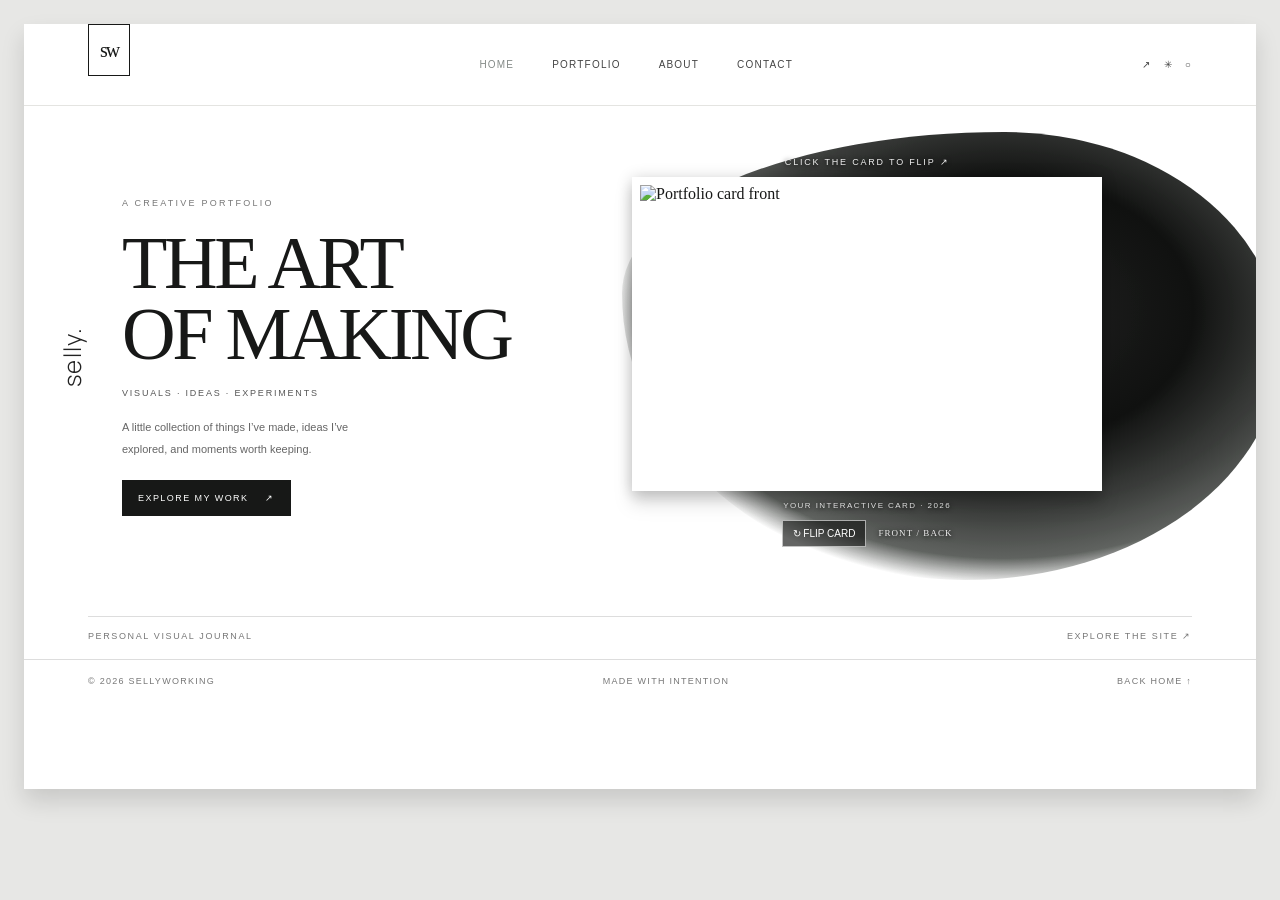
==== commit 4497ff6c: "Add files via upload" ====
--- a/index.html
+++ b/index.html
@@ -39,6 +39,45 @@
 footer{display:flex;justify-content:space-between;gap:14px;padding:16px clamp(22px,5vw,68px);font:9px Manrope,sans-serif;letter-spacing:.1em;color:var(--muted);text-transform:uppercase;border-top:1px solid var(--line)}
 @media(max-width:720px){body{padding:0}header{height:64px;padding:0 18px}.logo{width:32px;height:46px}nav{gap:13px}nav a{font-size:9px}.hero{grid-template-columns:1fr;padding:18px 20px 28px;gap:4px}.copy{padding-left:23px;padding-top:15px}.vertical{font-size:18px}.hero:before{top:48%;width:70%;height:100px}.card-area{padding:8px 0 24px}.card-scene{width:min(100%,450px)}.hero-bottom{margin:0 20px;font-size:8px}.page-content{padding-top:42px}.gallery{grid-template-columns:repeat(2,minmax(0,1fr));gap:20px 12px}.about-layout{grid-template-columns:1fr;gap:18px}}
 @media(max-width:430px){header{padding:0 13px}nav{gap:10px}nav a{font-size:8px}.social{display:none}.gallery{grid-template-columns:1fr}.project-image{aspect-ratio:5/3}footer{flex-direction:column}}
+/* Editorial ink-wash theme inspired by the supplied reference */
+:root{--forest:#e6e6e3;--accent:#747b79;--paper:#fff;--ink:#171817;--mist:#ededeb;--muted:#666966;--line:rgba(23,24,23,.22)}
+body{background:#e7e7e5;padding:clamp(0px,2vw,24px);font-family:Georgia,'Times New Roman',serif;color:var(--ink)}
+.site{max-width:1440px;background:#fff;box-shadow:0 12px 22px #0002;min-height:85vh}
+header{height:82px;border-bottom:1px solid #e4e4e1}
+.logo{background:transparent;color:var(--ink);border:1px solid var(--ink);width:42px;height:52px;font:normal 20px Georgia,serif;letter-spacing:-2px}
+nav{gap:clamp(15px,3vw,38px)}nav a,.social{font-family:Arial,sans-serif;font-size:10px;letter-spacing:.12em;text-transform:uppercase;color:#444}
+nav a:hover,nav a.active{color:#858b88}
+.eyebrow{font-family:Arial,sans-serif;font-size:9px;letter-spacing:.25em;color:#777;margin-bottom:20px}
+h1,h2{font-family:Georgia,'Times New Roman',serif;font-weight:400;letter-spacing:-.045em}
+.hero{min-height:510px;grid-template-columns:minmax(220px,.82fr) minmax(280px,1.25fr);padding-top:30px;padding-bottom:38px;gap:28px}
+.hero:before{content:"";right:-2%;top:5%;width:52%;height:88%;background:radial-gradient(ellipse at 58% 40%,#222 0,#101110 35%,#383a38 52%,#5d605d 65%,transparent 72%);border-radius:58% 42% 48% 52% / 36% 48% 52% 64%;filter:contrast(1.08);opacity:.96}
+.copy{padding-left:34px}.vertical{font-size:24px;color:#222}
+h1{font-size:clamp(42px,5.8vw,78px);line-height:.96}h1 span{font-weight:400}
+.sub{font-family:Arial,sans-serif;font-size:9px;letter-spacing:.2em;color:#555}
+.intro{font-family:Arial,sans-serif;font-size:11px;color:#666;line-height:2}
+.btn{background:#171817;color:white;font-family:Arial,sans-serif;font-size:9px;letter-spacing:.16em;padding:13px 16px}.btn:hover{background:#747b79}
+.card-area{position:relative;z-index:1;gap:10px;padding:12px 0 22px}
+.card-instruction{color:#eee;align-self:center;font-family:Arial,sans-serif;letter-spacing:.2em;text-shadow:0 1px 5px #000}
+.card-scene{width:min(100%,470px);filter:drop-shadow(0 12px 8px #0002)}
+.flip-card{background:#fff;border:8px solid #fff;box-shadow:0 2px 15px #0003}
+.card-face{background:#fff}.card-face img{object-fit:contain}.card-shadow{display:none}
+.card-label{color:#eee;text-shadow:0 1px 5px #000;font-family:Arial,sans-serif}
+.card-controls{color:#eee;text-shadow:0 1px 5px #000}.flip-button{border-color:#ffffff9c;color:#fff;background:#171817aa;font-family:Arial,sans-serif}.flip-button:hover{background:#fff;color:#171817}
+.hero-bottom{border-color:#ddd;font-family:Arial,sans-serif;letter-spacing:.18em;color:#777}
+.page-content{padding:clamp(36px,6vw,76px) clamp(22px,5vw,68px) 76px;min-height:450px}
+.page-title{font-size:clamp(42px,6vw,76px);margin-bottom:20px}
+.page-intro{font-family:Arial,sans-serif;font-size:11px;line-height:2;color:#6a6a67;max-width:560px}
+.gallery{grid-template-columns:repeat(2,minmax(0,1fr));gap:26px 24px}
+.project-image{aspect-ratio:16/9;background:#e7e7e5;box-shadow:5px 6px 0 #d6d6d3}
+.project-image img{filter:grayscale(100%);mix-blend-mode:multiply}
+.number{font-family:Arial,sans-serif;background:#fff;color:#333}
+.project-info{border-bottom:1px solid #e1e1df;padding:12px 2px 15px}.project-info h3{font-family:Georgia,serif;font-size:16px;font-weight:400}.project-info p{font-family:Arial,sans-serif;font-size:9px;letter-spacing:.14em;color:#777}
+.about-layout{gap:44px}.about-layout p{font-family:Arial,sans-serif;font-size:12px;line-height:2;color:#666}
+.contact-panel{background:#f0f0ed;color:#171817;border-left:3px solid #171817;max-width:700px;padding:clamp(24px,4vw,42px)}.contact-panel h2{font-size:clamp(30px,4vw,48px)}.contact-panel p{font-family:Arial,sans-serif;color:#555}.contact-panel a{border-color:#777;color:#171817;font-family:Arial,sans-serif}.contact-panel a:hover{background:#171817;color:white}
+footer{font-family:Arial,sans-serif;font-size:9px;letter-spacing:.14em;color:#777;border-color:#ddd}
+@media(max-width:720px){body{padding:0}.hero{grid-template-columns:1fr;gap:0;padding-top:22px}.hero:before{top:47%;width:78%;height:48%;right:-4%}.copy{padding-left:26px}.card-area{padding-top:22px}.card-instruction{align-self:center}.card-scene{width:min(90%,420px)}.card-label,.card-controls{color:#fff}.gallery{grid-template-columns:1fr}.project-image{aspect-ratio:16/9}.hero-bottom{margin:0 20px}}
+@media(max-width:430px){nav{gap:8px}nav a{font-size:8px;letter-spacing:.04em}.logo{width:32px;height:43px;font-size:16px}.gallery{grid-template-columns:1fr}}
+
 </style></head><body><main class="site" id="top"><header><a class="logo" href="index.html" aria-label="Home">sw</a><nav aria-label="Main navigation"><a class="active" href="index.html">Home</a><a class="" href="portfolio.html">Portfolio</a><a class="" href="about.html">About</a><a class="" href="contact.html">Contact</a></nav><a class="social" href="contact.html">↗ &nbsp; ✳ &nbsp; ○</a></header>
 <section class="hero">
 <div class="copy"><span class="vertical">selly.</span><div class="eyebrow">A CREATIVE PORTFOLIO</div><h1>THE ART <span>OF MAKING</span></h1><div class="sub">Visuals · Ideas · Experiments</div><p class="intro">A little collection of things I’ve made, ideas I’ve explored, and moments worth keeping.</p><a class="btn" href="portfolio.html">EXPLORE MY WORK <span>↗</span></a></div>
@@ -50,4 +89,4 @@
 scene.addEventListener('click',flip);scene.addEventListener('keydown',e=>{if(e.key==='Enter'||e.key===' '){e.preventDefault();flip()}});flipButton.addEventListener('click',flip);
 const front=document.getElementById('frontImage');function fitCard(){if(front.naturalWidth&&front.naturalHeight){card.style.aspectRatio=`${front.naturalWidth}/${front.naturalHeight}`}}
 if(front.complete)fitCard();front.addEventListener('load',fitCard);
-</script></body></html>
+</script></body></html>
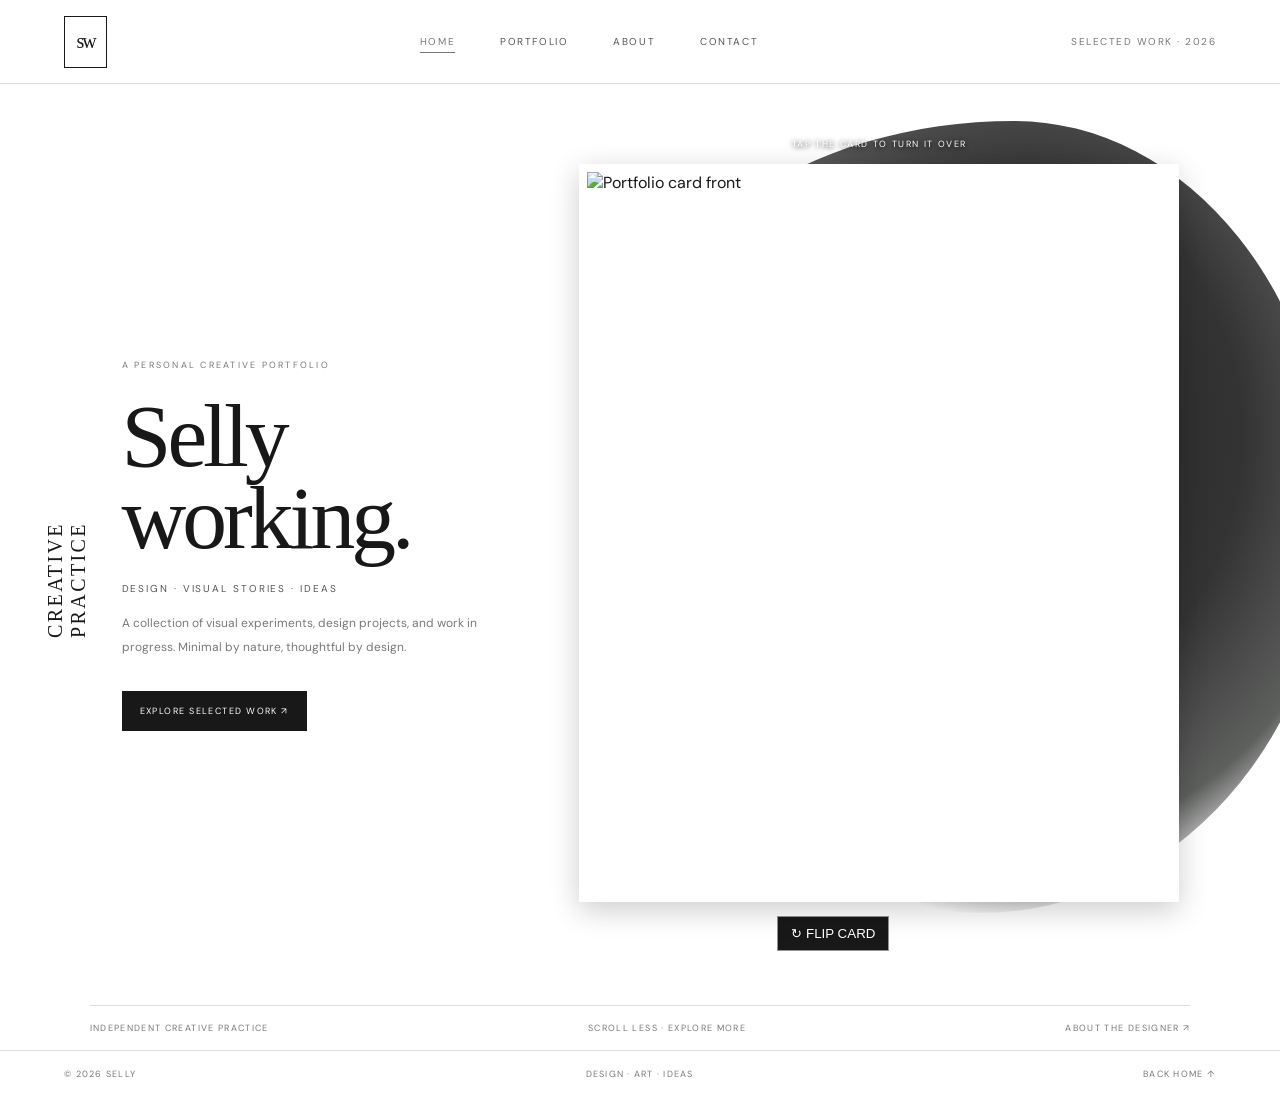
==== commit 670d2620: "Add files via upload" ====
--- a/index.html
+++ b/index.html
@@ -1,92 +1 @@
-<!DOCTYPE html><html lang="en"><head><meta charset="UTF-8"><meta name="viewport" content="width=device-width, initial-scale=1"><meta name="theme-color" content="#294944"><title>Home | Selly</title><style>
-@import url('https://fonts.googleapis.com/css2?family=DM+Sans:wght@400;500;600;700&family=Manrope:wght@300;400;500;600;700&display=swap');
-:root{--forest:#294944;--accent:#6B7F82;--paper:#fbfbf8;--ink:#202725;--mist:#e5ebea;--muted:#78827f;--line:rgba(32,39,37,.2)}
-*{box-sizing:border-box;margin:0;padding:0}html{scroll-behavior:smooth}body{background:var(--forest);padding:clamp(12px,5vw,68px);font-family:'DM Sans',sans-serif;color:var(--ink)}
-a{color:inherit;text-decoration:none}.site{max-width:1400px;margin:auto;background:var(--paper);box-shadow:0 25px 65px #10201d40;overflow:hidden;min-height:70vh}
-header{height:72px;padding:0 clamp(20px,5vw,68px);display:flex;align-items:center;justify-content:space-between;gap:20px}
-.logo{align-self:flex-start;width:38px;height:52px;background:var(--ink);color:white;display:grid;place-items:center;font:300 17px Manrope,sans-serif;letter-spacing:-2px}
-nav{display:flex;gap:clamp(14px,3.5vw,44px)}nav a,.social{font-size:10px;color:#505a57}nav a:hover,nav a.active{color:var(--accent)}
-.eyebrow{font:10px Manrope,sans-serif;letter-spacing:.2em;text-transform:uppercase;color:var(--accent);margin-bottom:17px}
-h1,h2{font-family:Manrope,sans-serif;font-weight:300;letter-spacing:-.06em}
-.hero{min-height:465px;display:grid;grid-template-columns:minmax(210px,.8fr) minmax(300px,1.35fr);align-items:center;gap:18px;position:relative;padding:10px clamp(22px,5vw,68px) 32px;isolation:isolate}
-.hero:before{content:"01";position:absolute;z-index:-1;right:0;top:34%;width:48%;height:140px;background:var(--mist);font:300 clamp(80px,12vw,145px)/1 Manrope,sans-serif;text-align:right;color:white;padding-right:18px;overflow:hidden}
-.copy{position:relative;padding:20px 0 20px 26px}.vertical{position:absolute;left:0;top:50%;transform:translate(-100%,-50%) rotate(180deg);writing-mode:vertical-rl;font:300 23px Manrope,sans-serif;letter-spacing:.06em}
-h1{font-size:clamp(38px,5vw,68px);line-height:.98}h1 span{display:block;font-weight:500}
-.sub{font:500 11px/1.8 Manrope,sans-serif;letter-spacing:.1em;text-transform:uppercase;margin:15px 0}
-.intro{max-width:245px;font-size:11px;line-height:1.8;color:var(--muted);margin-bottom:20px}
-.btn{display:inline-flex;align-items:center;gap:17px;background:var(--ink);color:white;padding:11px 15px;font-size:9px;letter-spacing:.08em}.btn:hover{background:var(--accent)}
-.card-area{min-width:0;display:flex;flex-direction:column;align-items:center;justify-content:center;gap:12px;padding:10px 0 24px}
-.card-instruction{align-self:flex-end;font:9px Manrope,sans-serif;letter-spacing:.13em;color:var(--muted);text-align:right}
-.card-scene{width:min(100%,500px);perspective:1200px;cursor:pointer;touch-action:manipulation;outline-offset:8px}
-.flip-card{width:100%;position:relative;transform-style:preserve-3d;transition:transform .7s cubic-bezier(.2,.7,.2,1);aspect-ratio:1.5}
-.flip-card.flipped{transform:rotateY(180deg)}
-.card-face{position:absolute;inset:0;backface-visibility:hidden;-webkit-backface-visibility:hidden;display:grid;place-items:center;overflow:hidden}
-.card-face img{width:100%;height:100%;object-fit:contain;display:block;user-select:none;-webkit-user-drag:none}
-.card-back{transform:rotateY(180deg)}.card-shadow{position:absolute;left:8%;right:8%;bottom:2%;height:26px;border:1.5px solid var(--ink);border-radius:50%;pointer-events:none}
-.card-label{font:8px Manrope,sans-serif;letter-spacing:.18em;color:var(--muted);text-align:center}
-.card-controls{display:flex;align-items:center;gap:12px;font-size:9px;color:var(--muted);letter-spacing:.12em}
-.flip-button{background:transparent;border:1px solid var(--line);color:var(--ink);padding:7px 10px;cursor:pointer;font-size:10px}.flip-button:hover{background:var(--accent);color:white}
-.hero-bottom{margin:0 clamp(22px,5vw,68px);padding:14px 0 18px;border-top:1px solid var(--line);display:flex;justify-content:space-between;gap:15px;font:9px Manrope,sans-serif;letter-spacing:.12em;text-transform:uppercase;color:var(--muted)}
-.page-content{padding:58px clamp(22px,5vw,68px) 70px;min-height:430px}
-.page-title{font-size:clamp(38px,5vw,62px);line-height:1;margin-bottom:16px}
-.page-intro{max-width:540px;color:var(--muted);font-size:12px;line-height:1.9;margin-bottom:30px}
-.gallery{display:grid;grid-template-columns:repeat(3,minmax(0,1fr));gap:22px 15px}
-.project-image{aspect-ratio:4/3;background:var(--mist);overflow:hidden;position:relative}.project-image img{width:100%;height:100%;object-fit:cover;display:block;transition:transform .4s}.project:hover img{transform:scale(1.04)}
-.number{position:absolute;left:10px;top:10px;background:var(--paper);padding:6px 8px;font:9px Manrope,sans-serif}
-.project-info{display:flex;justify-content:space-between;padding-top:11px;gap:10px}.project-info h3{font-size:13px;font-weight:500}.project-info p{margin-top:5px;color:var(--muted);font:9px Manrope,sans-serif;letter-spacing:.1em;text-transform:uppercase}
-.about-layout{display:grid;grid-template-columns:1fr 1fr;gap:28px}.about-layout p{font-size:12px;line-height:1.9;color:var(--muted);max-width:480px}
-.contact-panel{background:var(--accent);color:white;padding:28px;max-width:650px}.contact-panel h2{font-size:clamp(26px,4vw,42px);margin-bottom:15px}.contact-panel p{font-size:12px;line-height:1.8;margin-bottom:20px}.contact-panel a{border:1px solid #ffffffb3;padding:11px 14px;font-size:9px;letter-spacing:.1em;display:inline-block}
-footer{display:flex;justify-content:space-between;gap:14px;padding:16px clamp(22px,5vw,68px);font:9px Manrope,sans-serif;letter-spacing:.1em;color:var(--muted);text-transform:uppercase;border-top:1px solid var(--line)}
-@media(max-width:720px){body{padding:0}header{height:64px;padding:0 18px}.logo{width:32px;height:46px}nav{gap:13px}nav a{font-size:9px}.hero{grid-template-columns:1fr;padding:18px 20px 28px;gap:4px}.copy{padding-left:23px;padding-top:15px}.vertical{font-size:18px}.hero:before{top:48%;width:70%;height:100px}.card-area{padding:8px 0 24px}.card-scene{width:min(100%,450px)}.hero-bottom{margin:0 20px;font-size:8px}.page-content{padding-top:42px}.gallery{grid-template-columns:repeat(2,minmax(0,1fr));gap:20px 12px}.about-layout{grid-template-columns:1fr;gap:18px}}
-@media(max-width:430px){header{padding:0 13px}nav{gap:10px}nav a{font-size:8px}.social{display:none}.gallery{grid-template-columns:1fr}.project-image{aspect-ratio:5/3}footer{flex-direction:column}}
-/* Editorial ink-wash theme inspired by the supplied reference */
-:root{--forest:#e6e6e3;--accent:#747b79;--paper:#fff;--ink:#171817;--mist:#ededeb;--muted:#666966;--line:rgba(23,24,23,.22)}
-body{background:#e7e7e5;padding:clamp(0px,2vw,24px);font-family:Georgia,'Times New Roman',serif;color:var(--ink)}
-.site{max-width:1440px;background:#fff;box-shadow:0 12px 22px #0002;min-height:85vh}
-header{height:82px;border-bottom:1px solid #e4e4e1}
-.logo{background:transparent;color:var(--ink);border:1px solid var(--ink);width:42px;height:52px;font:normal 20px Georgia,serif;letter-spacing:-2px}
-nav{gap:clamp(15px,3vw,38px)}nav a,.social{font-family:Arial,sans-serif;font-size:10px;letter-spacing:.12em;text-transform:uppercase;color:#444}
-nav a:hover,nav a.active{color:#858b88}
-.eyebrow{font-family:Arial,sans-serif;font-size:9px;letter-spacing:.25em;color:#777;margin-bottom:20px}
-h1,h2{font-family:Georgia,'Times New Roman',serif;font-weight:400;letter-spacing:-.045em}
-.hero{min-height:510px;grid-template-columns:minmax(220px,.82fr) minmax(280px,1.25fr);padding-top:30px;padding-bottom:38px;gap:28px}
-.hero:before{content:"";right:-2%;top:5%;width:52%;height:88%;background:radial-gradient(ellipse at 58% 40%,#222 0,#101110 35%,#383a38 52%,#5d605d 65%,transparent 72%);border-radius:58% 42% 48% 52% / 36% 48% 52% 64%;filter:contrast(1.08);opacity:.96}
-.copy{padding-left:34px}.vertical{font-size:24px;color:#222}
-h1{font-size:clamp(42px,5.8vw,78px);line-height:.96}h1 span{font-weight:400}
-.sub{font-family:Arial,sans-serif;font-size:9px;letter-spacing:.2em;color:#555}
-.intro{font-family:Arial,sans-serif;font-size:11px;color:#666;line-height:2}
-.btn{background:#171817;color:white;font-family:Arial,sans-serif;font-size:9px;letter-spacing:.16em;padding:13px 16px}.btn:hover{background:#747b79}
-.card-area{position:relative;z-index:1;gap:10px;padding:12px 0 22px}
-.card-instruction{color:#eee;align-self:center;font-family:Arial,sans-serif;letter-spacing:.2em;text-shadow:0 1px 5px #000}
-.card-scene{width:min(100%,470px);filter:drop-shadow(0 12px 8px #0002)}
-.flip-card{background:#fff;border:8px solid #fff;box-shadow:0 2px 15px #0003}
-.card-face{background:#fff}.card-face img{object-fit:contain}.card-shadow{display:none}
-.card-label{color:#eee;text-shadow:0 1px 5px #000;font-family:Arial,sans-serif}
-.card-controls{color:#eee;text-shadow:0 1px 5px #000}.flip-button{border-color:#ffffff9c;color:#fff;background:#171817aa;font-family:Arial,sans-serif}.flip-button:hover{background:#fff;color:#171817}
-.hero-bottom{border-color:#ddd;font-family:Arial,sans-serif;letter-spacing:.18em;color:#777}
-.page-content{padding:clamp(36px,6vw,76px) clamp(22px,5vw,68px) 76px;min-height:450px}
-.page-title{font-size:clamp(42px,6vw,76px);margin-bottom:20px}
-.page-intro{font-family:Arial,sans-serif;font-size:11px;line-height:2;color:#6a6a67;max-width:560px}
-.gallery{grid-template-columns:repeat(2,minmax(0,1fr));gap:26px 24px}
-.project-image{aspect-ratio:16/9;background:#e7e7e5;box-shadow:5px 6px 0 #d6d6d3}
-.project-image img{filter:grayscale(100%);mix-blend-mode:multiply}
-.number{font-family:Arial,sans-serif;background:#fff;color:#333}
-.project-info{border-bottom:1px solid #e1e1df;padding:12px 2px 15px}.project-info h3{font-family:Georgia,serif;font-size:16px;font-weight:400}.project-info p{font-family:Arial,sans-serif;font-size:9px;letter-spacing:.14em;color:#777}
-.about-layout{gap:44px}.about-layout p{font-family:Arial,sans-serif;font-size:12px;line-height:2;color:#666}
-.contact-panel{background:#f0f0ed;color:#171817;border-left:3px solid #171817;max-width:700px;padding:clamp(24px,4vw,42px)}.contact-panel h2{font-size:clamp(30px,4vw,48px)}.contact-panel p{font-family:Arial,sans-serif;color:#555}.contact-panel a{border-color:#777;color:#171817;font-family:Arial,sans-serif}.contact-panel a:hover{background:#171817;color:white}
-footer{font-family:Arial,sans-serif;font-size:9px;letter-spacing:.14em;color:#777;border-color:#ddd}
-@media(max-width:720px){body{padding:0}.hero{grid-template-columns:1fr;gap:0;padding-top:22px}.hero:before{top:47%;width:78%;height:48%;right:-4%}.copy{padding-left:26px}.card-area{padding-top:22px}.card-instruction{align-self:center}.card-scene{width:min(90%,420px)}.card-label,.card-controls{color:#fff}.gallery{grid-template-columns:1fr}.project-image{aspect-ratio:16/9}.hero-bottom{margin:0 20px}}
-@media(max-width:430px){nav{gap:8px}nav a{font-size:8px;letter-spacing:.04em}.logo{width:32px;height:43px;font-size:16px}.gallery{grid-template-columns:1fr}}
-
-</style></head><body><main class="site" id="top"><header><a class="logo" href="index.html" aria-label="Home">sw</a><nav aria-label="Main navigation"><a class="active" href="index.html">Home</a><a class="" href="portfolio.html">Portfolio</a><a class="" href="about.html">About</a><a class="" href="contact.html">Contact</a></nav><a class="social" href="contact.html">↗ &nbsp; ✳ &nbsp; ○</a></header>
-<section class="hero">
-<div class="copy"><span class="vertical">selly.</span><div class="eyebrow">A CREATIVE PORTFOLIO</div><h1>THE ART <span>OF MAKING</span></h1><div class="sub">Visuals · Ideas · Experiments</div><p class="intro">A little collection of things I’ve made, ideas I’ve explored, and moments worth keeping.</p><a class="btn" href="portfolio.html">EXPLORE MY WORK <span>↗</span></a></div>
-<div class="card-area"><div class="card-instruction">CLICK THE CARD TO FLIP ↗</div><div class="card-scene" id="cardScene" role="button" tabindex="0" aria-label="Flip portfolio card"><div class="flip-card" id="flipCard"><div class="card-face"><img id="frontImage" src="front.png" alt="Portfolio card front"></div><div class="card-face card-back"><img src="back.png" alt="Portfolio card back"></div></div><div class="card-shadow"></div></div><div class="card-label">YOUR INTERACTIVE CARD · 2026</div><div class="card-controls"><button class="flip-button" id="flipButton" type="button">↻ FLIP CARD</button><span>FRONT / BACK</span></div></div>
-</section><div class="hero-bottom"><span>PERSONAL VISUAL JOURNAL</span><span>EXPLORE THE SITE ↗</span></div>
-<footer><span>© 2026 SELLYWORKING</span><span>MADE WITH INTENTION</span><a href="index.html">BACK HOME ↑</a></footer></main><script>
-const card=document.getElementById('flipCard'),scene=document.getElementById('cardScene'),flipButton=document.getElementById('flipButton');
-function flip(){card.classList.toggle('flipped')}
-scene.addEventListener('click',flip);scene.addEventListener('keydown',e=>{if(e.key==='Enter'||e.key===' '){e.preventDefault();flip()}});flipButton.addEventListener('click',flip);
-const front=document.getElementById('frontImage');function fitCard(){if(front.naturalWidth&&front.naturalHeight){card.style.aspectRatio=`${front.naturalWidth}/${front.naturalHeight}`}}
-if(front.complete)fitCard();front.addEventListener('load',fitCard);
-</script></body></html>+<!doctype html><html lang="en"><head><meta charset="utf-8"><meta name="viewport" content="width=device-width, initial-scale=1"><meta name="theme-color" content="#d0cfd3"><title>Home | Selly</title><link rel="stylesheet" href="style.css"></head><body><div class="site"><header><a class="logo" href="index.html" aria-label="Selly home">sw</a><nav aria-label="Main navigation"><a href="index.html" class="active">Home</a><a href="portfolio.html" class="">Portfolio</a><a href="about.html" class="">About</a><a href="contact.html" class="">Contact</a></nav><span class="top-mark">SELECTED WORK · 2026</span></header><main><section class="hero"><div class="copy"><div class="eyebrow">A personal creative portfolio</div><span class="vertical">CREATIVE PRACTICE</span><h1>Selly<span>working.</span></h1><div class="sub">Design · Visual stories · Ideas</div><p class="intro">A collection of visual experiments, design projects, and work in progress. Minimal by nature, thoughtful by design.</p><a class="btn" href="portfolio.html">Explore selected work ↗</a></div><div class="card-area"><div class="card-instruction">Tap the card to turn it over</div><div class="card-scene" id="cardScene" role="button" tabindex="0" aria-label="Flip portfolio card"><div class="flip-card" id="flipCard"><div class="card-face card-front"><img src="front.png" alt="Portfolio card front"></div><div class="card-face card-back"><img src="back.png" alt="Portfolio card back"></div></div></div><div class="card-controls"><button class="flip-button" id="flipButton" type="button">↻ FLIP CARD</button><span>FRONT / BACK</span></div></div></section><div class="hero-bottom"><span>Independent creative practice</span><span>Scroll less · Explore more</span><a href="about.html">ABOUT THE DESIGNER ↗</a></div><script>const scene=document.getElementById('cardScene'),card=document.getElementById('flipCard'),button=document.getElementById('flipButton');function flip(){card.classList.toggle('flipped')}scene.addEventListener('click',flip);scene.addEventListener('keydown',e=>{if(e.key==='Enter'||e.key===' '){e.preventDefault();flip()}});button.addEventListener('click',flip);function sizeCard(){const img=document.querySelector('.card-front img');if(img.naturalWidth&&img.naturalHeight)card.style.aspectRatio=img.naturalWidth+'/'+img.naturalHeight}document.querySelector('.card-front img').addEventListener('load',sizeCard);sizeCard();</script></main><footer><span>© 2026 SELLY</span><span>DESIGN · ART · IDEAS</span><a href="index.html">BACK HOME ↑</a></footer></div></body></html>
--- a/style.css
+++ b/style.css
@@ -0,0 +1,2 @@
+@import url('https://fonts.googleapis.com/css2?family=DM+Sans:wght@400;500;600&family=Manrope:wght@300;400;500;600&display=swap');
+:root{--paper:#fff;--ink:#171817;--muted:#777a77;--line:#dededb;--accent:#747b79;--wash:#ededeb;--outer:#d0cfd3}*{box-sizing:border-box}html{scroll-behavior:smooth}body{margin:0;background:var(--outer);color:var(--ink);font-family:'DM Sans',Arial,sans-serif}a{color:inherit;text-decoration:none}.site{width:100%;min-height:100vh;background:var(--paper);display:flex;flex-direction:column;overflow:hidden}header{height:84px;flex:0 0 auto;padding:0 clamp(20px,5vw,76px);display:flex;align-items:center;justify-content:space-between;border-bottom:1px solid var(--line);gap:22px}.logo{width:43px;height:52px;border:1px solid var(--ink);display:grid;place-items:center;font-family:Georgia,serif;font-size:20px;letter-spacing:-2px}nav{display:flex;align-items:center;gap:clamp(16px,3.5vw,48px)}nav a{font-size:10px;letter-spacing:.16em;text-transform:uppercase;color:#555}nav a:hover,nav a.active{color:var(--accent);text-decoration:underline;text-underline-offset:7px}.top-mark{font-size:10px;letter-spacing:.15em;color:#777}main{flex:1}.hero{min-height:calc(100vh - 144px);display:grid;grid-template-columns:minmax(260px,.8fr) minmax(340px,1.2fr);align-items:center;gap:clamp(24px,5vw,80px);padding:clamp(36px,6vh,80px) clamp(24px,7vw,110px);position:relative;isolation:isolate}.hero:before{content:'';position:absolute;z-index:-1;right:-4%;top:4%;width:55%;height:86%;background:radial-gradient(ellipse at 57% 40%,#111 0,#222 38%,#505250 60%,transparent 72%);border-radius:55% 45% 50% 50% / 35% 50% 50% 65%;opacity:.92}.eyebrow{font-size:9px;letter-spacing:.25em;text-transform:uppercase;color:var(--accent);margin-bottom:24px}.copy{padding-left:32px;position:relative}.vertical{position:absolute;left:0;top:50%;transform:translate(-100%,-50%) rotate(180deg);writing-mode:vertical-rl;font:20px Georgia,serif;letter-spacing:.12em}h1,h2{font-family:Georgia,'Times New Roman',serif;font-weight:400;letter-spacing:-.045em}h1{font-size:clamp(48px,7vw,100px);line-height:.92;margin:0 0 22px}h1 span{display:block}.sub{font-size:10px;letter-spacing:.19em;text-transform:uppercase;color:#555;margin-bottom:16px}.intro,.page-intro{font-size:12px;line-height:2;color:var(--muted);max-width:420px}.btn{display:inline-flex;margin-top:20px;background:var(--ink);color:white;padding:14px 18px;font-size:9px;letter-spacing:.16em;text-transform:uppercase}.btn:hover{background:var(--accent)}.card-area{min-width:0;display:flex;flex-direction:column;align-items:center;gap:14px;position:relative;z-index:1}.card-instruction{font-size:9px;letter-spacing:.18em;text-transform:uppercase;color:#fff;text-shadow:0 1px 5px #000}.card-scene{width:min(100%,600px);perspective:1400px;cursor:pointer;outline-offset:7px}.flip-card{width:100%;aspect-ratio:664/817;position:relative;transform-style:preserve-3d;transition:transform .75s cubic-bezier(.2,.7,.2,1);background:white;border:8px solid white;box-shadow:0 8px 28px #0003}.flip-card.flipped{transform:rotateY(180deg)}.card-face{position:absolute;inset:0;backface-visibility:hidden;-webkit-backface-visibility:hidden;overflow:hidden;background:white}.card-face img{width:100%;height:100%;object-fit:contain;display:block}.card-back{transform:rotateY(180deg)}.card-controls{display:flex;align-items:center;gap:12px;color:#fff;font-size:10px;letter-spacing:.1em}.flip-button{background:#171817;color:white;border:1px solid #fff8;padding:9px 13px;cursor:pointer}.flip-button:hover{background:white;color:#171817}.hero-bottom{border-top:1px solid var(--line);margin:0 clamp(24px,7vw,110px);padding:16px 0;display:flex;justify-content:space-between;gap:16px;color:var(--muted);font-size:9px;letter-spacing:.15em;text-transform:uppercase}.page-content{padding:clamp(42px,7vw,100px) clamp(24px,7vw,110px);min-height:calc(100vh - 145px)}.page-title{font-size:clamp(46px,7vw,92px);line-height:.95;margin:0 0 22px}.page-intro{max-width:600px;margin:0 0 46px}.gallery{display:grid;grid-template-columns:repeat(2,minmax(0,1fr));gap:clamp(20px,3vw,42px)}.project{min-width:0}.project-image{height:clamp(240px,40vw,560px);background:var(--wash);overflow:hidden;position:relative}.project-image img{width:100%;height:100%;display:block;object-fit:cover;filter:grayscale(100%);transition:transform .5s}.project:hover .project-image img{transform:scale(1.025)}.project-info{display:flex;justify-content:space-between;gap:15px;border-bottom:1px solid var(--line);padding:14px 2px 17px}.project-info h2{font-size:20px;margin:0 0 6px}.project-info p{font-size:9px;letter-spacing:.13em;text-transform:uppercase;color:var(--muted);margin:0}.project-num{font-size:10px;color:var(--muted)}.about-layout{display:grid;grid-template-columns:minmax(0,.75fr) minmax(0,1.25fr);gap:clamp(28px,7vw,110px);align-items:start}.about-stamp{min-height:380px;background:var(--wash);display:flex;align-items:center;justify-content:center;position:relative;overflow:hidden}.about-stamp:before{content:'';position:absolute;width:80%;height:95%;background:radial-gradient(ellipse,#171817 0,#343634 45%,transparent 72%);border-radius:52% 48% 40% 60%}.about-stamp span{z-index:1;color:white;font:clamp(22px,4vw,44px) Georgia,serif;letter-spacing:.15em;writing-mode:vertical-rl}.about-copy p{font-size:13px;line-height:2.1;color:#666;margin:0 0 20px;max-width:640px}.about-copy h2{font-size:clamp(26px,3.5vw,40px);margin:35px 0 12px}.skills{display:flex;flex-wrap:wrap;gap:9px;margin-top:18px}.skills span{border:1px solid #d6d6d2;padding:9px 12px;font-size:9px;letter-spacing:.1em;text-transform:uppercase}.contact-layout{display:grid;grid-template-columns:1fr 1fr;gap:50px;align-items:start}.contact-panel{background:var(--wash);padding:clamp(24px,5vw,55px);border-left:3px solid var(--ink)}.contact-panel h2{font-size:clamp(30px,4.5vw,58px);line-height:1.05;margin:0 0 20px}.contact-panel p{font-size:12px;line-height:2;color:#666}.contact-link{display:inline-block;margin-top:14px;border:1px solid #777;padding:13px 16px;font-size:10px;letter-spacing:.13em;text-transform:uppercase}.contact-link:hover{background:var(--ink);color:white}.contact-details{padding-top:12px}.detail{padding:18px 0;border-bottom:1px solid var(--line)}.detail span{display:block;font-size:9px;letter-spacing:.15em;text-transform:uppercase;color:var(--muted);margin-bottom:9px}.detail strong{font-weight:400;font-size:15px;overflow-wrap:anywhere}footer{display:flex;justify-content:space-between;gap:14px;padding:17px clamp(24px,5vw,76px);border-top:1px solid var(--line);font-size:9px;letter-spacing:.14em;text-transform:uppercase;color:var(--muted)}@media(max-width:760px){header{height:72px;padding:0 18px}.logo{width:35px;height:44px;font-size:17px}nav{gap:12px}nav a{font-size:8px;letter-spacing:.07em}.top-mark{display:none}.hero{grid-template-columns:1fr;gap:30px;min-height:unset;padding:55px 26px 35px}.hero:before{top:40%;height:50%;width:85%;right:-10%}.copy{padding-left:25px}.vertical{font-size:17px}.card-scene{width:min(86%,430px)}.hero-bottom{margin:0 25px;font-size:8px}.page-content{padding:48px 24px 65px}.about-layout,.contact-layout{grid-template-columns:1fr}.about-stamp{min-height:300px}.gallery{gap:28px 16px}.project-image{height:clamp(220px,55vw,400px)}}@media(max-width:480px){header{padding:0 12px;gap:8px}.logo{width:30px;height:38px;font-size:15px}nav{gap:9px}nav a{font-size:7px;letter-spacing:.04em}.hero{padding:42px 18px 28px}.hero:before{height:38%;top:48%}.gallery{grid-template-columns:1fr}.project-image{height:300px}.hero-bottom,footer{flex-direction:column;align-items:flex-start}.about-stamp{min-height:240px}}
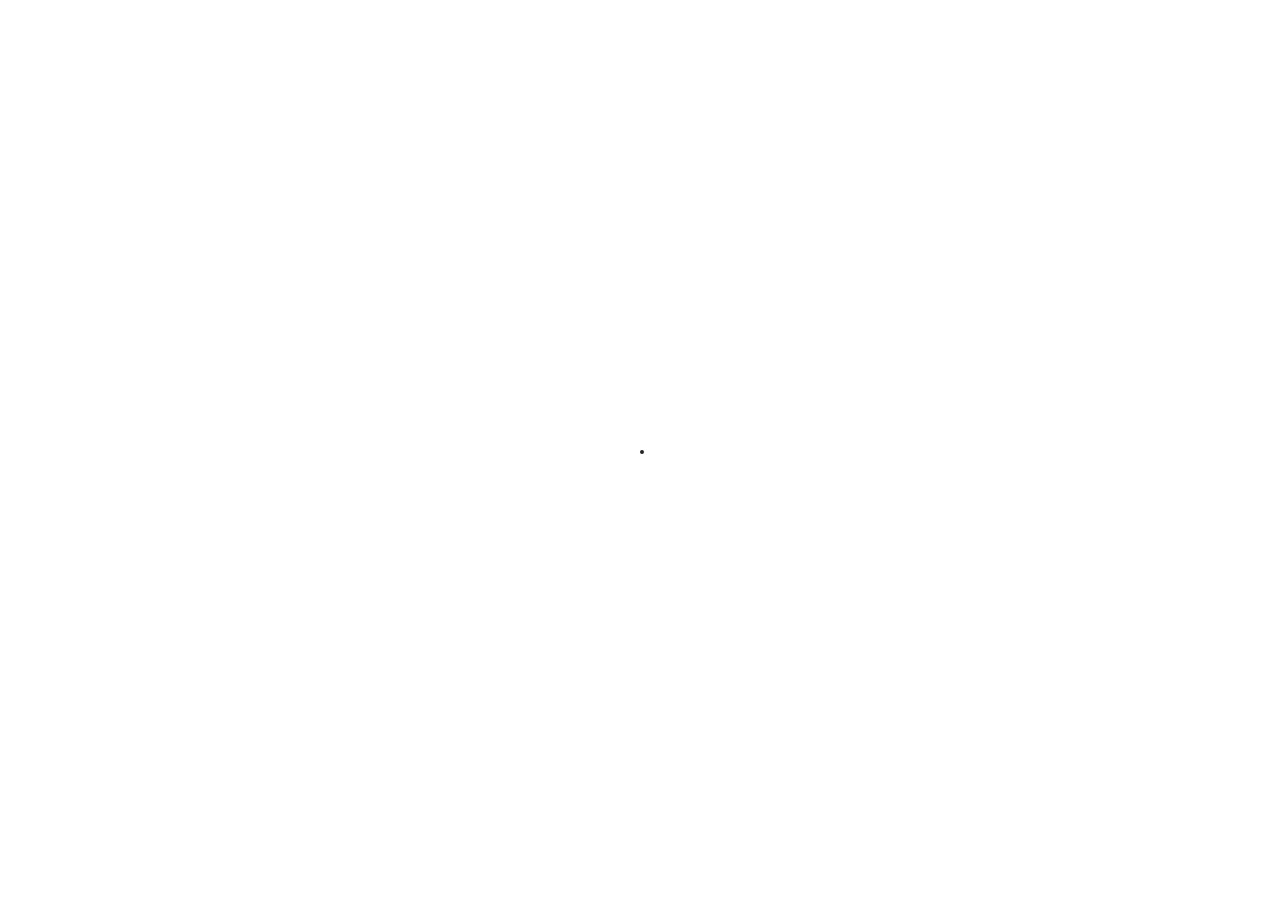
==== commit ba43329f: "Update index.html" ====
--- a/index.html
+++ b/index.html
@@ -1 +1,157 @@
-<!doctype html><html lang="en"><head><meta charset="utf-8"><meta name="viewport" content="width=device-width, initial-scale=1"><meta name="theme-color" content="#d0cfd3"><title>Home | Selly</title><link rel="stylesheet" href="style.css"></head><body><div class="site"><header><a class="logo" href="index.html" aria-label="Selly home">sw</a><nav aria-label="Main navigation"><a href="index.html" class="active">Home</a><a href="portfolio.html" class="">Portfolio</a><a href="about.html" class="">About</a><a href="contact.html" class="">Contact</a></nav><span class="top-mark">SELECTED WORK · 2026</span></header><main><section class="hero"><div class="copy"><div class="eyebrow">A personal creative portfolio</div><span class="vertical">CREATIVE PRACTICE</span><h1>Selly<span>working.</span></h1><div class="sub">Design · Visual stories · Ideas</div><p class="intro">A collection of visual experiments, design projects, and work in progress. Minimal by nature, thoughtful by design.</p><a class="btn" href="portfolio.html">Explore selected work ↗</a></div><div class="card-area"><div class="card-instruction">Tap the card to turn it over</div><div class="card-scene" id="cardScene" role="button" tabindex="0" aria-label="Flip portfolio card"><div class="flip-card" id="flipCard"><div class="card-face card-front"><img src="front.png" alt="Portfolio card front"></div><div class="card-face card-back"><img src="back.png" alt="Portfolio card back"></div></div></div><div class="card-controls"><button class="flip-button" id="flipButton" type="button">↻ FLIP CARD</button><span>FRONT / BACK</span></div></div></section><div class="hero-bottom"><span>Independent creative practice</span><span>Scroll less · Explore more</span><a href="about.html">ABOUT THE DESIGNER ↗</a></div><script>const scene=document.getElementById('cardScene'),card=document.getElementById('flipCard'),button=document.getElementById('flipButton');function flip(){card.classList.toggle('flipped')}scene.addEventListener('click',flip);scene.addEventListener('keydown',e=>{if(e.key==='Enter'||e.key===' '){e.preventDefault();flip()}});button.addEventListener('click',flip);function sizeCard(){const img=document.querySelector('.card-front img');if(img.naturalWidth&&img.naturalHeight)card.style.aspectRatio=img.naturalWidth+'/'+img.naturalHeight}document.querySelector('.card-front img').addEventListener('load',sizeCard);sizeCard();</script></main><footer><span>© 2026 SELLY</span><span>DESIGN · ART · IDEAS</span><a href="index.html">BACK HOME ↑</a></footer></div></body></html>+
+<!DOCTYPE html>
+<html lang="en">
+<head>
+<meta charset="UTF-8">
+<meta name="viewport" content="width=device-width, initial-scale=1.0">
+
+<title>sellyworking</title>
+
+<style>
+* {
+  margin: 0;
+  padding: 0;
+  box-sizing: border-box;
+}
+
+html, body {
+  width: 100%;
+  height: 100%;
+  overflow: hidden;
+  background: white;
+}
+
+body {
+  touch-action: none;
+  user-select: none;
+  -webkit-user-select: none;
+}
+
+.card {
+  position: absolute;
+  left: 50%;
+  top: 50%;
+  transform-style: preserve-3d;
+  transform-origin: center;
+  cursor: grab;
+  will-change: transform;
+}
+
+.card:active {
+  cursor: grabbing;
+}
+
+
+.face {
+  position: absolute;
+  inset: 0;
+  border: 2px solid #222;
+  border-radius: 12px;
+  overflow: hidden;
+  backface-visibility: hidden;
+  -webkit-backface-visibility: hidden;
+}
+
+.face img {
+  display: block;
+  width: 100%;
+  height: 100%;
+  object-fit: fill;
+  border-radius: 10px;
+  pointer-events: none;
+  -webkit-user-drag: none;
+}
+
+.back {
+  transform: rotateY(180deg);
+}
+</style>
+</head>
+
+<body>
+
+<div class="card" id="card">
+  <div class="face">
+    <img id="front" src="front.png" alt="">
+  </div>
+
+  <div class="face back">
+    <img id="back" src="back.png" alt="">
+  </div>
+</div>
+
+<script>
+const card = document.getElementById("card");
+const front = document.getElementById("front");
+const back = document.getElementById("back");
+
+let rotationX = 0;
+let rotationY = 0;
+let dragging = false;
+let lastX = 0;
+let lastY = 0;
+
+function sizeCard() {
+  const width = front.naturalWidth || 900;
+  const height = front.naturalHeight || 500;
+
+  // Smaller card with its original proportions preserved
+  const scale = Math.min(
+    0.75,
+    window.innerWidth * 0.75 / width,
+    window.innerHeight * 0.75 / height
+  );
+
+  card.style.width = `${width * scale * 1.2}px`;
+card.style.height = `${height * scale}px`;
+
+  updateCard();
+}
+
+function updateCard() {
+  card.style.transform =
+    `translate(-50%, -50%) rotateX(${rotationX}deg) rotateY(${rotationY}deg)`;
+}
+
+front.addEventListener("load", sizeCard);
+back.addEventListener("load", sizeCard);
+window.addEventListener("resize", sizeCard);
+
+if (front.complete && front.naturalWidth) {
+  sizeCard();
+}
+
+card.addEventListener("pointerdown", (e) => {
+  dragging = true;
+  lastX = e.clientX;
+  lastY = e.clientY;
+
+  card.setPointerCapture(e.pointerId);
+});
+
+card.addEventListener("pointermove", (e) => {
+  if (!dragging) return;
+
+  const dx = e.clientX - lastX;
+  const dy = e.clientY - lastY;
+
+  // Rotate without moving the card's position
+  rotationY += dx * 0.6;
+  rotationX -= dy * 0.6;
+
+  lastX = e.clientX;
+  lastY = e.clientY;
+
+  updateCard();
+});
+
+function stopDragging() {
+  dragging = false;
+}
+
+card.addEventListener("pointerup", stopDragging);
+card.addEventListener("pointercancel", stopDragging);
+</script>
+
+</body>
+</html>
